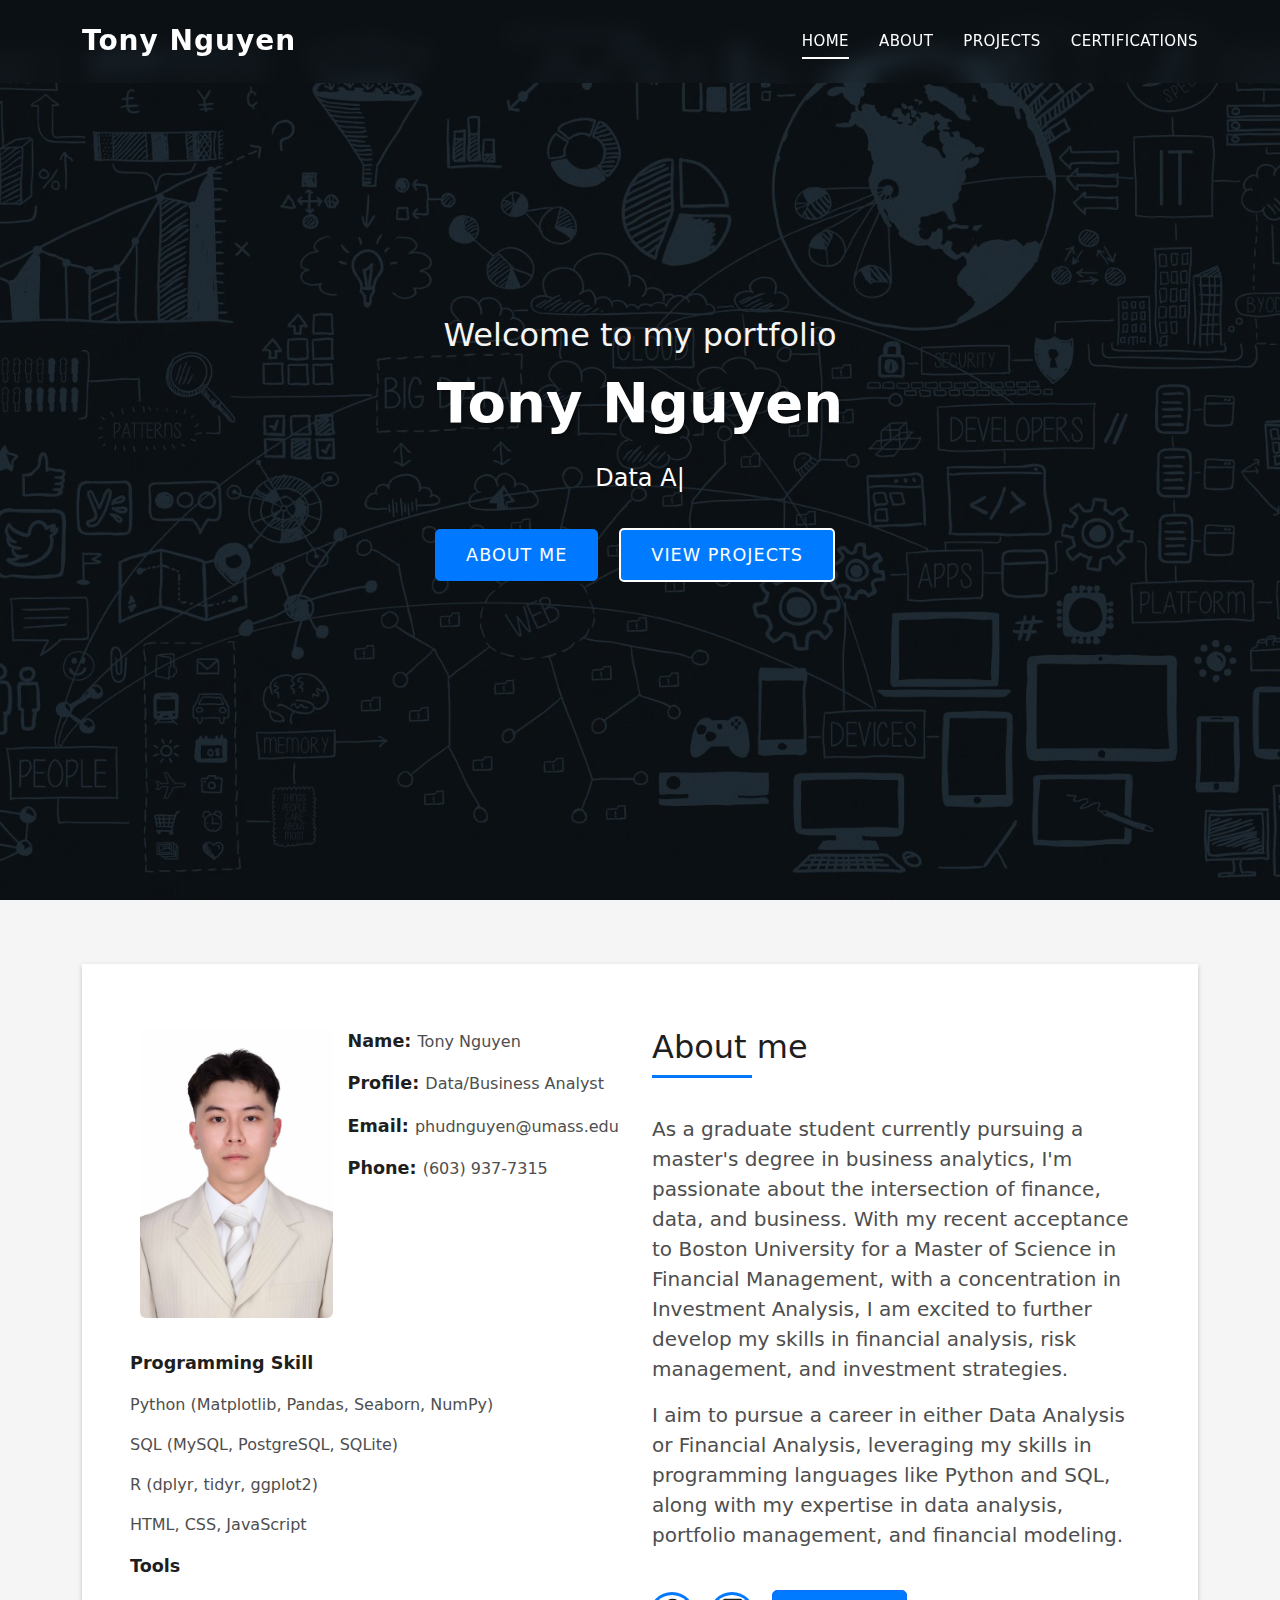
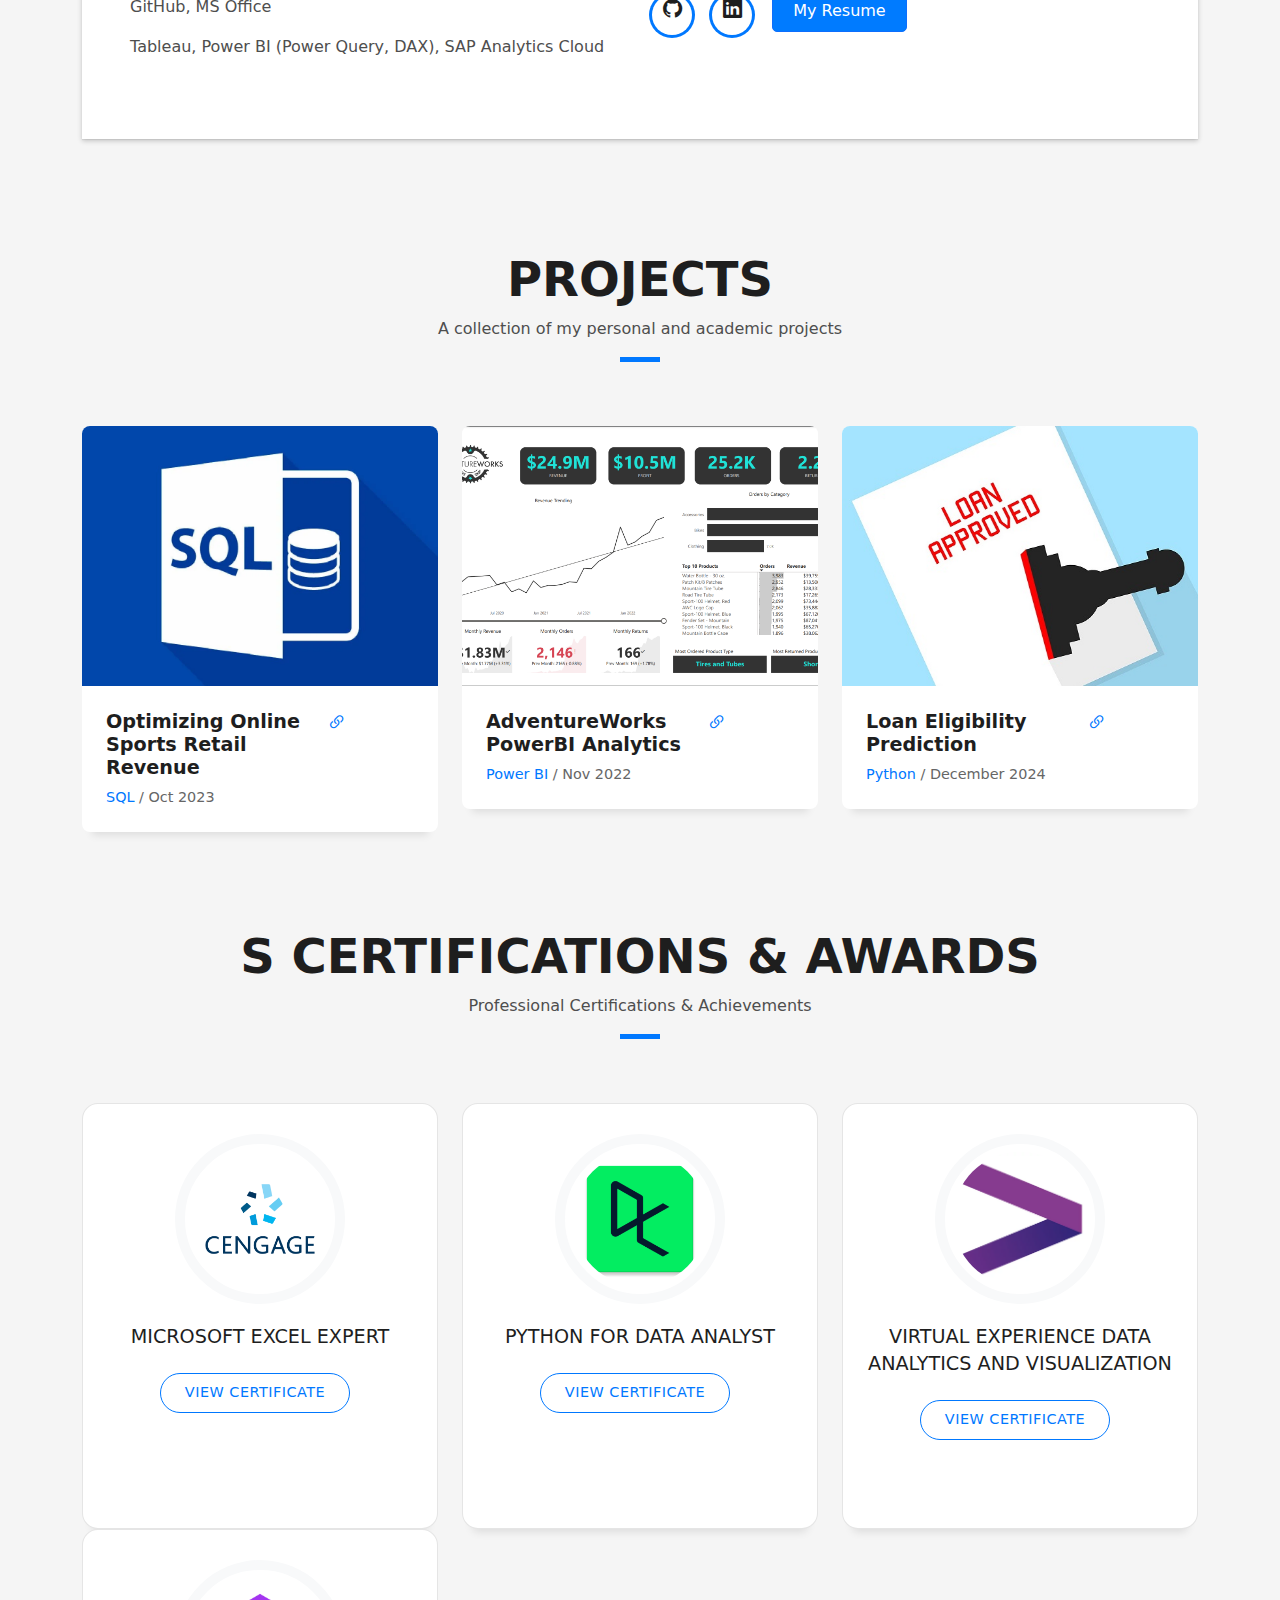
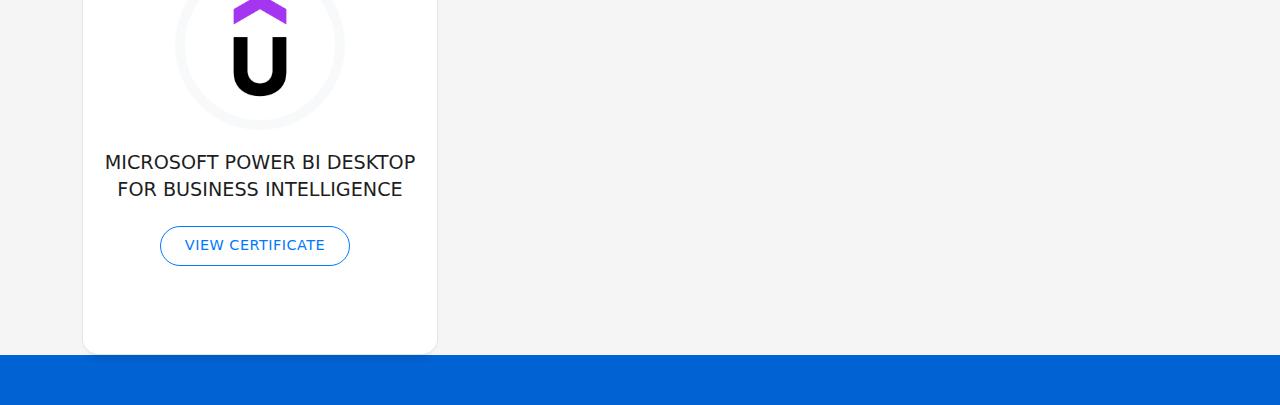
==== index.html @ 2b29f803 "Initial commit: Portfolio website" ====
<!DOCTYPE html>
<html lang="en">
  <!-- Google tag (gtag.js) -->
  <script async src="https://www.googletagmanager.com/gtag/js?id=G-LC5VJGN5XX"></script>
  <script>
    window.dataLayer = window.dataLayer || [];
    function gtag(){dataLayer.push(arguments);}
    gtag('js', new Date());

    gtag('config', 'G-LC5VJGN5XX');
  </script>
<head>
  <meta charset="utf-8">
  <meta content="width=device-width, initial-scale=1.0" name="viewport">

  <title>Tony Nguyen</title>
  <meta content="" name="description">
  <meta content="" name="keywords">

  <!-- Favicons -->
  <link href="assets/img/favicon.png" rel="icon">
  <link href="assets/img/apple-touch-icon.png" rel="apple-touch-icon">

  <!-- Vendor CSS Files -->
  <link href="assets/vendor/bootstrap/css/bootstrap.min.css" rel="stylesheet">
  <link href="assets/vendor/bootstrap-icons/bootstrap-icons.css" rel="stylesheet">
  <link href="assets/vendor/glightbox/css/glightbox.min.css" rel="stylesheet">
  <link href="assets/vendor/swiper/swiper-bundle.min.css" rel="stylesheet">

  <!-- Template Main CSS File -->
  <link href="assets/css/style.css" rel="stylesheet">

  <!-- =======================================================
  * Template Name: DevFolio
  * Updated: Jul 27 2023 with Bootstrap v5.3.1
  * Template URL: https://bootstrapmade.com/devfolio-bootstrap-portfolio-html-template/
  * Author: BootstrapMade.com
  * License: https://bootstrapmade.com/license/
  ======================================================== -->
</head>

<body>

  <!-- ======= Header ======= -->
  <header id="header" class="fixed-top">
    <div class="container d-flex align-items-center justify-content-between">

      <h1 class="logo"><a href="index.html">Tony Nguyen</a></h1>

      <nav id="navbar" class="navbar">
        <ul>
          <li><a class="nav-link scrollto active" href="#hero">Home</a></li>
          <li><a class="nav-link scrollto" href="#about">About</a></li>
          <li><a class="nav-link scrollto" href="#work">Projects</a></li>
          <li><a class="nav-link scrollto" href="#services">Certifications</a></li>
        </ul>
        <i class="bi bi-list mobile-nav-toggle"></i>
      </nav><!-- .navbar -->

    </div>
  </header><!-- End Header -->

  <!-- ======= Home Section ======= -->
  <div id="hero" class="hero route bg-image" style="background-image: url(assets/img/logo.jpg)">
    <div class="overlay-itro"></div>
    <div class="hero-content display-table">
      <div class="table-cell">
        <div class="container">
          <p class="display-6 color-d">Welcome to my portfolio</p>
          <h1 class="hero-title mb-4">Tony Nguyen</h1>
          <p class="hero-subtitle"><span class="typed"
              data-typed-items="Data Analyst, Business Analyst, Financial Analyst, Graduate Student"></span></p>
          <div class="hero-buttons mt-4">
            <a href="#about" class="btn btn-primary me-3">About Me</a>
            <a href="#work" class="btn btn-outline-light">View Projects</a>
          </div>
        </div>
      </div>
    </div>
  </div><!-- End Home Section -->

  <main id="main">

    <!-- ======= About Section ======= -->
    <section id="about" class="about-mf sect-pt4 route">
      <div class="container">
        <div class="row">
          <div class="col-sm-12">
            <div class="box-shadow-full">
              <div class="row">
                <div class="col-md-6">
                  <div class="row">
                    <div class="col-sm-6 col-md-5">
                      <div class="about-img">
                        <img src="assets/img/hero-bg.jpg" class="img-fluid rounded b-shadow-a" alt="">
                      </div>
                    </div>
                    <div class="col-sm-6 col-md-7">
                      <div class="about-info">
                        <p><span class="title-s">Name: </span> <span>Tony Nguyen</span></p>
                        <p><span class="title-s">Profile: </span> <span>Data/Business Analyst</span></p>
                        <p><span class="title-s">Email: </span> <span>phudnguyen@umass.edu</span></p>
                        <p><span class="title-s">Phone: </span> <span>(603) 937-7315</span></p>
                      </div>
                    </div>
                  </div>
                  <div class="skill-mf">
                    <p class="title-s">Programming Skill</p>
                    <p>Python (Matplotlib, Pandas, Seaborn, NumPy)</p>
                    <p>SQL (MySQL, PostgreSQL, SQLite)</p>
                    <p>R (dplyr, tidyr, ggplot2)</p>
                    <p>HTML, CSS, JavaScript</p>
                  </div>
                  <div class="skill-mf">
                    <p class="title-s">Tools</p>
                    <p> GitHub, MS Office</p>
                    <p> Tableau, Power BI (Power Query, DAX), SAP Analytics Cloud</p>
                  </div>
                </div>
                <div class="col-md-6">
                  <div class="about-me pt-4 pt-md-0">
                    <div class="title-box-2">
                      <h5 class="title-left">
                        About me
                      </h5>
                    </div>
                    <p class="lead">
                      As a graduate student currently pursuing a master's degree in business analytics, I'm passionate about the intersection of finance, data, and business. With my recent acceptance to Boston University for a Master of Science in Financial Management, with a concentration in Investment Analysis, I am excited to further develop my skills in financial analysis, risk management, and investment strategies.
                    </p>
                    <p class="lead">
                      I aim to pursue a career in either Data Analysis or Financial Analysis, leveraging my skills in programming languages like Python and SQL, along with my expertise in data analysis, portfolio management, and financial modeling.
                    </p>
                  </div>
                  <div class="socials">
                    <ul>
                      <li><a href="https://github.com/tonynguyen22"><span class="ico-circle"><i
                              class="bi bi-github"></i></span></a></li>
                      <li><a href="https://www.linkedin.com/in/tonynguyennn/"><span class="ico-circle"><i
                              class="bi bi-linkedin"></i></span></a></li>
                      <li><a href="Tony-resume.pdf" class="btn btn-primary"><span class="btn-text">My Resume</span></a>
                      </li>
                    </ul>
                  </div>
                </div>
              </div>
            </div>
          </div>
        </div>
    </section><!-- End About Section -->



    <!-- ======= Project Section ======= -->
    <section id="work" class="portfolio-mf sect-pt4 route">
      <div class="container">
        <div class="row">
          <div class="col-sm-12">
            <div class="title-box text-center">
              <h3 class="title-a">
                Projects
              </h3>
              <p class="subtitle-a">
                A collection of my personal and academic projects
              </p>
              <div class="line-mf"></div>
            </div>
          </div>
        </div>
        <div class="row">
          <!-- Project 1 -->
          <div class="col-md-4">
            <div class="work-box">
              <a href="assets/img/work-1.jpg" data-gallery="portfolioGallery" class="portfolio-lightbox">
                <div class="work-img">
                  <img src="assets/img/work-1.png" alt="SQL Project" class="img-fluid">
                  <div class="work-overlay">
                    <div class="work-overlay-content">
                      <i class="bi bi-plus-circle"></i>
                    </div>
                  </div>
                </div>
              </a>
              <div class="work-content">
                <div class="row">
                  <div class="col-sm-8">
                    <h2 class="w-title">Optimizing Online Sports Retail Revenue</h2>
                    <div class="w-more">
                      <span class="w-ctegory">SQL</span> / <span class="w-date">Oct 2023</span>
                    </div>
                  </div>
                  <div class="col-sm-4">
                    <div class="w-like">
                      <a href="sqlproject.html"> <span class="bi bi-link-45deg"></span></a>
                    </div>
                  </div>
                </div>
              </div>
            </div>
          </div>
          <!-- Project 2 -->
          <div class="col-md-4">
            <div class="work-box">
              <a href="assets/img/work-2.jpg" data-gallery="portfolioGallery" class="portfolio-lightbox">
                <div class="work-img">
                  <img src="assets/img/work-2.jpg" alt="PowerBI Project" class="img-fluid">
                  <div class="work-overlay">
                    <div class="work-overlay-content">
                      <i class="bi bi-plus-circle"></i>
                    </div>
                  </div>
                </div>
              </a>
              <div class="work-content">
                <div class="row">
                  <div class="col-sm-8">
                    <h2 class="w-title">AdventureWorks PowerBI Analytics</h2>
                    <div class="w-more">
                      <span class="w-ctegory">Power BI</span> / <span class="w-date">Nov 2022</span>
                    </div>
                  </div>
                  <div class="col-sm-4">
                    <div class="w-like">
                      <a href="powerbi.html"> <span class="bi bi-link-45deg"></span></a>
                    </div>
                  </div>
                </div>
              </div>
            </div>
          </div>
          <!-- Project 3 -->
          <div class="col-md-4">
            <div class="work-box">
              <a href="assets/img/work-3.png" data-gallery="portfolioGallery" class="portfolio-lightbox">
                <div class="work-img">
                  <img src="assets/img/work-3.png" alt="Python Project" class="img-fluid">
                  <div class="work-overlay">
                    <div class="work-overlay-content">
                      <i class="bi bi-plus-circle"></i>
                    </div>
                  </div>
                </div>
              </a>
              <div class="work-content">
                <div class="row">
                  <div class="col-sm-8">
                    <h2 class="w-title">Loan Eligibility Prediction</h2>
                    <div class="w-more">
                      <span class="w-ctegory">Python</span> / <span class="w-date">December 2024</span>
                    </div>
                  </div>
                  <div class="col-sm-4">
                    <div class="w-like">
                      <a href="loanprediction.html"> <span class="bi bi-link-45deg"></span></a>
                    </div>
                  </div>
                </div>
              </div>
            </div>
          </div>
        </div>
      </div>
    </section>
    <!-- End Project Section -->

    <!-- ======= Certification Section ======= -->
    <section id="services" class="services-mf pt-5 route">
      <div class="container">
        <div class="row">
          <div class="col-sm-12">
            <div class="title-box text-center">
              <h3 class="title-a">s
                Certifications & Awards
              </h3>
              <p class="subtitle-a">
                Professional Certifications & Achievements
              </p>
              <div class="line-mf"></div>
            </div>
          </div>
        </div>
        <div class="row">
          <!-- 1 -->
          <div class="col-md-4">
            <div class="service-box">
              <div class="service-ico">
                <img src="assets/img/cengage.png" alt="Certification 1" style="object-fit:cover; width:150px; height:150px;">
              </div>
              <div class="service-content">
                <h2 class="s-title">Microsoft Excel Expert</h2>
                <div class="cert-badge">
                  <a href="https://badgr.com/public/assertions/MqZsWSuSRmmCKo5MKcyrOQ" target="_blank" class="btn btn-outline-primary btn-sm">View Certificate</a>
                </div>
              </div>
            </div>
          </div>
          <!-- 2 -->
          <div class="col-md-4">
            <div class="service-box">
              <div class="service-ico">
                <img src="assets/img/datacamp.png" alt="Certification 2" style="object-fit:cover; width:150px; height:150px;">
              </div>
              <div class="service-content">
                <h2 class="s-title">Python for Data Analyst</h2>
                <div class="cert-badge">
                  <a href="certificate.pdf" target="_blank" class="btn btn-outline-primary btn-sm">View Certificate</a>
                </div>
              </div>
            </div>
          </div>
          <!-- 3 -->
          <div class="col-md-4">
            <div class="service-box">
              <div class="service-ico">
                <img src="assets/img/accenture.png" alt="Certification 3" style="object-fit:cover; width:150px; height:150px;">
              </div>
              <div class="service-content">
                <h2 class="s-title">Virtual Experience Data Analytics and Visualization</h2>
                <div class="cert-badge">
                  <a href="https://forage-uploads-prod.s3.amazonaws.com/completion-certificates/Accenture%20North%20America/hzmoNKtzvAzXsEqx8_Accenture%20North%20America_Nej7Pb5LXx6R5vpTn_1694522646216_completion_certificate.pdf" target="_blank" class="btn btn-outline-primary btn-sm">View Certificate</a>
                </div>
              </div>
            </div>
          </div>
          <!-- 4 -->
          <div class="col-md-4">
            <div class="service-box">
              <div class="service-ico">
                <img src="assets/img/udemy.png" alt="Certification 4" style="object-fit:cover; width:150px; height:150px;">
              </div>
              <div class="service-content">
                <h2 class="s-title">Microsoft Power BI Desktop for Business Intelligence</h2>
                <div class="cert-badge">
                  <a href="https://www.udemy.com/certificate/UC-7674714f-9a4a-4874-aff0-89ed9a353a37/" target="_blank" class="btn btn-outline-primary btn-sm">View Certificate</a>
                </div>
              </div>
            </div>
          </div>
        </div>
      </div>
    </section>

  </main><!-- End #main -->

  <!-- ======= Footer ======= -->
  <footer>
    <div class="container">
      <div class="row">
        <div class="col-sm-12">
          <div class="copyright-box">
            <div class="credits">
              <!--
              All the links in the footer should remain intact.
              You can delete the links only if you purchased the pro version.
              Licensing information: https://bootstrapmade.com/license/
              Purchase the pro version with working PHP/AJAX contact form: https://bootstrapmade.com/buy/?theme=DevFolio
            -->
            </div>
          </div>
        </div>
      </div>
    </div>
  </footer><!-- End  Footer -->

  <div id="preloader"></div>
  <a href="#" class="back-to-top d-flex align-items-center justify-content-center"><i
      class="bi bi-arrow-up-short"></i></a>

  <!-- Vendor JS Files -->
  <script src="assets/vendor/purecounter/purecounter_vanilla.js"></script>
  <script src="assets/vendor/bootstrap/js/bootstrap.bundle.min.js"></script>
  <script src="assets/vendor/glightbox/js/glightbox.min.js"></script>
  <script src="assets/vendor/swiper/swiper-bundle.min.js"></script>
  <script src="assets/vendor/typed.js/typed.umd.js"></script>
  <script src="assets/vendor/php-email-form/validate.js"></script>

  <!-- Template Main JS File -->
  <script src="assets/js/main.js"></script>

</body>

</html>
---- assets/css/style.css ----
.btn {
    display: inline-block;
    margin-right: 10px;
    padding: 8px 20px;
    font-size: 16px;
    text-align: center;
    text-decoration: none;
    border-radius: 5px;
    background-color: #007bff;
    color: #fff;
    cursor: pointer
}

.btn:hover {
    background-color: #0056b3
}

body {
    background-color: #f5f5f5;
    color: #4e4e4e
}

h1,h2,h3,h4,h5,h6 {
    color: #1e1e1e
}

a {
    color: #1e1e1e;
    text-decoration: none;
    transition: all .5s ease-in-out
}

a:hover {
    color: #0078ff;
    text-decoration: none;
    transition: all .5s ease-in-out
}

.p-r {
    position: relative
}

.color-a {
    text-decoration: none;
    color: #0078ff
}

.color-d {
    color: #f5f5f5
}

.color-text-a {
    text-decoration: none;
    color: #4e4e4e
}

.box-shadow,.card-blog,.work-box,.service-box,.paralax-mf {
    box-shadow: 0 13px 8px -10px rgba(0,0,0,.1)
}

.box-shadow-a,.button:hover {
    text-decoration: none;
    box-shadow: 0 0 0 4px #cde1f8
}

.display-5 {
    font-size: 2.5rem;
    font-weight: 300;
    line-height: 1.1
}

.display-6 {
    font-size: 2rem;
    font-weight: 300;
    line-height: 1.1
}

.avatar {
    width: 32px;
    height: 32px;
    margin-right: 4px;
    overflow: hidden
}

.bg-image {
    background-repeat: no-repeat;
    background-attachment: fixed;
    background-size: cover;
    background-position: center center
}

@media (max-width:1024px) {
    .bg-image {
        background-attachment: scroll
    }
}

.overlay-mf {
    background-color: #000
}

.overlay-mf {
    position: absolute;
    top: 0;
    left: 0;
    padding: 0;
    height: 100%;
    width: 100%;
    opacity: .7
}

.paralax-mf {
    position: relative;
    padding: 8rem 0
}

.display-table {
    width: 100%;
    height: 100%;
    display: table
}

.table-cell {
    display: table-cell;
    vertical-align: middle
}

.sect-4 {
    padding: 4rem 0
}

.sect-pt4 {
    padding-top: 4rem
}

.sect-mt4 {
    margin-top: 4rem
}

.title-s {
    font-weight: 600;
    color: #1e1e1e;
    font-size: 1.1rem
}

.title-box {
    margin-bottom: 4rem
}

.title-a {
    text-decoration: none;
    font-size: 3rem;
    font-weight: 700;
    text-transform: uppercase
}

.subtitle-a {
    text-decoration: none;
    color: #4e4e4e
}

.line-mf {
    width: 40px;
    height: 5px;
    background-color: #0078ff;
    margin: 0 auto
}

.title-box-2 {
    margin-bottom: 3rem
}

.title-left {
    font-size: 2rem;
    position: relative
}

.title-left:before {
    content: "";
    position: absolute;
    height: 3px;
    background-color: #0078ff;
    width: 100px;
    bottom: -12px
}

.box-pl2 {
    padding-left: 2rem
}

.box-shadow-full {
    padding: 3rem 1.25rem;
    position: relative;
    background-color: #fff;
    margin-bottom: 3rem;
    z-index: 2;
    box-shadow: 0 1px 1px 0 rgba(0,0,0,.06),0 2px 5px 0 rgba(0,0,0,.2)
}

@media (min-width:768px) {
    .box-shadow-full {
        padding: 3rem
    }
}

.socials {
    padding: 1.5rem 0
}

.socials ul li {
    display: inline-block
}

.socials .ico-circle {
    height: 40px;
    width: 40px;
    font-size: 1.2rem;
    border-radius: 50%;
    line-height: 1.6;
    margin: 0 15px 0 0;
    box-shadow: 0 0 0 3px #0078ff;
    transition: all 500ms ease
}

.socials .ico-circle:hover {
    background-color: #0078ff;
    color: #fff;
    box-shadow: 0 0 0 3px #cde1f8;
    transition: all 500ms ease
}

.ul-resect,.widget-tags ul,.widget-sidebar .list-sidebar,.box-comments .list-comments,.blog-wrapper .post-meta ul,.list-ico,.socials ul {
    list-style: none;
    padding-left: 0;
    margin-bottom: 0
}

.list-ico {
    line-height: 2
}

.list-ico span {
    color: #0078ff;
    margin-right: 10px
}

.ico-circle {
    height: 100px;
    width: 100px;
    font-size: 2rem;
    border-radius: 50%;
    line-height: 1.55;
    margin: 0 auto;
    text-align: center;
    box-shadow: 0 0 0 10px #0078ff;
    display: block
}

.owl-theme .owl-dots {
    text-align: center;
    margin-top: 18px
}

.owl-theme .owl-dots .owl-dot {
    display: inline-block
}

.owl-theme .owl-dots .owl-dot span {
    width: 18px;
    height: 7px;
    margin: 5px 5px;
    background: #cde1f8;
    border: 0 solid #cde1f8;
    display: block;
    transition: all .6s ease-in-out;
    cursor: pointer
}

.owl-theme .owl-dots .owl-dot:hover span {
    background-color: #cde1f8
}

.owl-theme .owl-dots .owl-dot.active span {
    background-color: #1b1b1b;
    width: 25px
}

.scrolltop-mf {
    position: relative;
    display: none
}

.scrolltop-mf span {
    z-index: 999;
    position: fixed;
    width: 42px;
    height: 42px;
    background-color: #0078ff;
    opacity: .7;
    font-size: 1.6rem;
    line-height: 1.5;
    text-align: center;
    color: #fff;
    top: auto;
    left: auto;
    right: 30px;
    bottom: 50px;
    cursor: pointer;
    border-radius: 50%
}

.back-to-top {
    position: fixed;
    visibility: hidden;
    opacity: 0;
    right: 15px;
    bottom: 15px;
    z-index: 996;
    background: #0078ff;
    width: 40px;
    height: 40px;
    border-radius: 50px;
    transition: all .4s
}

.back-to-top i {
    font-size: 28px;
    color: #fff;
    line-height: 0
}

.back-to-top:hover {
    background: #298eff;
    color: #fff
}

.back-to-top.active {
    visibility: visible;
    opacity: 1
}

#preloader {
    position: fixed;
    top: 0;
    left: 0;
    right: 0;
    bottom: 0;
    z-index: 9999;
    overflow: hidden;
    background: #fff
}

#preloader:before {
    content: "";
    position: fixed;
    top: calc(50% - 30px);
    left: calc(50% - 30px);
    border: 6px solid #f2f2f2;
    border-top: 6px solid #0078ff;
    border-radius: 50%;
    width: 60px;
    height: 60px;
    animation: animate-preloader 1s linear infinite
}

@keyframes animate-preloader {
    0% {
        transform: rotate(0deg)
    }

    to {
        transform: rotate(360deg)
    }
}

.button {
    display: inline-block;
    padding: .3rem .6rem;
    text-align: center;
    vertical-align: middle;
    -webkit-user-select: none;
    -moz-user-select: none;
    user-select: none;
    font-size: 1rem;
    border-radius: .3rem;
    border: 1px solid transparent;
    transition: all 500ms ease;
    cursor: pointer
}

.button:focus {
    outline: 0
}

.button:hover {
    background-color: #0062d3;
    color: #fff;
    transition: all 500ms ease
}

.button-a {
    text-decoration: none;
    background-color: #0078ff;
    color: #fff;
    border-color: #cde1f8
}

.button-big {
    padding: .9rem 2.3rem;
    font-size: 1.2rem
}

.button-rouded {
    border-radius: 5rem
}

.btn-lg {
    padding: .5rem 1rem;
    font-size: 1.25rem;
    line-height: 1.5;
    border-radius: .3rem
}

#header {
    transition: all .5s;
    z-index: 997;
    padding: 20px 0;
    background: transparent;
    backdrop-filter: blur(10px);
    -webkit-backdrop-filter: blur(10px);
}

#header .logo {
    font-size: 28px;
    margin: 0;
    padding: 0;
    font-weight: 600;
    letter-spacing: 1px
}

#header .logo a {
    color: #fff
}

#header .logo img {
    max-height: 40px
}

#header.header-scrolled {
    background: rgba(0, 0, 0, 0.8);
    padding: 12px 0;
    backdrop-filter: blur(10px);
    -webkit-backdrop-filter: blur(10px);
}

.navbar {
    padding: 0
}

.navbar ul {
    margin: 0;
    padding: 0;
    display: flex;
    list-style: none;
    align-items: center
}

.navbar li {
    position: relative
}

.navbar>ul>li {
    white-space: nowrap;
    padding: 10px 0 10px 30px
}

.navbar a, .navbar a:focus {
    display: flex;
    align-items: center;
    justify-content: space-between;
    color: #fff;
    font-size: 15px;
    font-weight: 500;
    padding: 0;
    white-space: nowrap;
    transition: .3s;
    letter-spacing: .4px;
    position: relative;
    text-transform: uppercase;
}

.navbar a i,.navbar a:focus i {
    font-size: 12px;
    line-height: 0;
    margin-left: 5px
}

.navbar > ul > li > a:before {
    content: "";
    position: absolute;
    width: 0;
    height: 2px;
    bottom: -6px;
    left: 0;
    background-color: #fff;
    visibility: hidden;
    transition: all .3s ease-in-out 0s;
}

.navbar a:hover:before, .navbar li:hover > a:before, .navbar .active:before {
    visibility: visible;
    width: 100%;
}

.navbar a:hover,.navbar .active,.navbar .active:focus,.navbar li:hover>a {
    color: #fff
}

.navbar .dropdown ul {
    display: block;
    position: absolute;
    left: 30px;
    top: calc(100% + 30px);
    margin: 0;
    padding: 10px 0;
    z-index: 99;
    opacity: 0;
    visibility: hidden;
    background: #fff;
    box-shadow: 0 0 30px rgba(127,137,161,.25);
    transition: .3s
}

.navbar .dropdown ul li {
    min-width: 200px
}

.navbar .dropdown ul a {
    padding: 10px 20px;
    font-size: 14px;
    text-transform: none;
    color: #4e4e4e
}

.navbar .dropdown ul a i {
    font-size: 12px
}

.navbar .dropdown ul a:hover,.navbar .dropdown ul .active:hover,.navbar .dropdown ul li:hover>a {
    color: #0078ff
}

.navbar .dropdown:hover>ul {
    opacity: 1;
    top: 100%;
    visibility: visible
}

.navbar .dropdown .dropdown ul {
    top: 0;
    left: calc(100% - 30px);
    visibility: hidden
}

.navbar .dropdown .dropdown:hover>ul {
    opacity: 1;
    top: 0;
    left: 100%;
    visibility: visible
}

@media (max-width:1366px) {
    .navbar .dropdown .dropdown ul {
        left: -90%
    }

    .navbar .dropdown .dropdown:hover>ul {
        left: -100%
    }
}

.mobile-nav-toggle {
    color: #fff;
    font-size: 28px;
    cursor: pointer;
    display: none;
    line-height: 0;
    transition: .5s
}

@media (max-width:991px) {
    .mobile-nav-toggle {
        display: block
    }

    .navbar ul {
        display: none
    }

    .navbar-mobile {
        background: rgba(0, 0, 0, 0.9);
        backdrop-filter: blur(10px);
        -webkit-backdrop-filter: blur(10px);
    }
}

.navbar-mobile {
    position: fixed;
    overflow: hidden;
    top: 0;
    right: 0;
    left: 0;
    bottom: 0;
    background: rgba(78,78,78,.9);
    transition: .3s;
    z-index: 999
}

.navbar-mobile .mobile-nav-toggle {
    position: absolute;
    top: 15px;
    right: 15px
}

.navbar-mobile ul {
    display: block;
    position: absolute;
    top: 55px;
    right: 15px;
    bottom: 15px;
    left: 15px;
    padding: 10px 0;
    background-color: #fff;
    overflow-y: auto;
    transition: .3s
}

.navbar-mobile>ul>li {
    padding: 0
}

.navbar-mobile a:hover:before,.navbar-mobile li:hover>a:before,.navbar-mobile .active:before {
    visibility: hidden
}

.navbar-mobile a,.navbar-mobile a:focus {
    padding: 10px 20px;
    font-size: 15px;
    color: #4e4e4e
}

.navbar-mobile a:hover,.navbar-mobile .active,.navbar-mobile li:hover>a {
    color: #0078ff
}

.navbar-mobile .getstarted,.navbar-mobile .getstarted:focus {
    margin: 15px
}

.navbar-mobile .dropdown ul {
    position: static;
    display: none;
    margin: 10px 20px;
    padding: 10px 0;
    z-index: 99;
    opacity: 1;
    visibility: visible;
    background: #fff;
    box-shadow: 0 0 30px rgba(127,137,161,.25)
}

.navbar-mobile .dropdown ul li {
    min-width: 200px
}

.navbar-mobile .dropdown ul a {
    padding: 10px 20px
}

.navbar-mobile .dropdown ul a i {
    font-size: 12px
}

.navbar-mobile .dropdown ul a:hover,.navbar-mobile .dropdown ul .active:hover,.navbar-mobile .dropdown ul li:hover>a {
    color: #0078ff
}

.navbar-mobile .dropdown>.dropdown-active {
    display: block
}

.hero {
    position: relative;
    min-height: 100vh;
    display: flex;
    align-items: center;
    background-attachment: fixed;
}

.hero .hero-content {
    position: relative;
    z-index: 2;
    text-align: center;
}

.hero .overlay-itro {
    position: absolute;
    top: 0;
    left: 0;
    right: 0;
    bottom: 0;
    background-color: rgba(0, 0, 0, 0.7);
    z-index: 1;
}

.hero .hero-title {
    color: #fff;
    font-size: 3.5rem;
    font-weight: 700;
    margin-bottom: 1rem;
    text-shadow: 2px 2px 4px rgba(0, 0, 0, 0.3);
}

.hero .hero-subtitle {
    color: #fff;
    font-size: 1.5rem;
    margin-bottom: 2rem;
    text-shadow: 1px 1px 2px rgba(0, 0, 0, 0.3);
}

.hero-buttons .btn {
    padding: 12px 30px;
    font-size: 1.1rem;
    font-weight: 500;
    text-transform: uppercase;
    letter-spacing: 1px;
    transition: all 0.3s ease;
}

.hero-buttons .btn-primary {
    background-color: #0078ff;
    border-color: #0078ff;
}

.hero-buttons .btn-primary:hover {
    background-color: #0056b3;
    border-color: #0056b3;
    transform: translateY(-2px);
}

.hero-buttons .btn-outline-light {
    border: 2px solid #fff;
    color: #fff;
}

.hero-buttons .btn-outline-light:hover {
    background-color: #fff;
    color: #0078ff;
    transform: translateY(-2px);
}

@media (max-width: 768px) {
    .hero .hero-title {
        font-size: 2.5rem;
    }
    
    .hero .hero-subtitle {
        font-size: 1.2rem;
    }
    
    .hero-buttons .btn {
        padding: 10px 20px;
        font-size: 1rem;
    }
}

.hero-single {
    height: 350px
}

.hero-single .hero-content {
    margin-top: 30px
}

.hero-single .hero-title {
    text-transform: uppercase;
    font-size: 3rem
}

@media (min-width:768px) {
    .hero-single .hero-title {
        font-size: 3.5rem
    }
}

.hero-single .breadcrumb {
    background-color: transparent;
    color: #0078ff
}

.hero-single .breadcrumb .breadcrumb-item:before {
    color: #cde1f8
}

.hero-single .breadcrumb .breadcrumb-item.active {
    color: #cde1f8
}

.hero-single .breadcrumb a {
    color: #fff
}

.about-mf .box-shadow-full {
    padding-top: 4rem;
    padding-bottom: 4rem
}

.about-mf .about-img {
    margin-bottom: 2rem
}

.about-mf .about-img img {
    margin-left: 10px
}

@media (min-width:767px) {
    .about-mf .box-pl2 {
        margin-top: 3rem;
        padding-left: 0
    }
}

.skill-mf span {
    color: #4e4e4e
}

.skill-mf .progress {
    background-color: #cde1f8;
    margin: .5rem 0 1.2rem 0;
    border-radius: 0;
    height: .7rem
}

.skill-mf .progress .progress-bar {
    height: .7rem;
    background-color: #0078ff
}

.service-box {
    background-color: #fff;
    padding: 2.5rem 1.3rem;
    border-radius: 1rem;
    margin-bottom: 3rem;
    text-align: center;
    transition: all 0.3s ease;
    border: 1px solid rgba(0, 0, 0, 0.1);
    height: 100%;
    display: flex;
    flex-direction: column;
    position: relative;
    overflow: hidden;
}

.service-box::before {
    content: '';
    position: absolute;
    top: 0;
    left: 0;
    width: 100%;
    height: 100%;
    background: linear-gradient(45deg, rgba(0, 120, 255, 0.1), rgba(0, 120, 255, 0.05));
    opacity: 0;
    transition: all 0.3s ease;
}

.service-box:hover {
    transform: translateY(-10px);
    box-shadow: 0 15px 30px rgba(0, 0, 0, 0.1);
    border-color: #0078ff;
}

.service-box:hover::before {
    opacity: 1;
}

.service-box .service-ico {
    margin-bottom: 1.5rem;
    position: relative;
    z-index: 1;
}

.service-box .service-ico img {
    border-radius: 50%;
    box-shadow: 0 0 0 10px #f8f9fa;
    transition: all 0.3s ease;
    border: 3px solid #fff;
    padding: 5px;
    background: #fff;
}

.service-box:hover .service-ico img {
    box-shadow: 0 0 0 10px #cde1f8;
    transform: scale(1.05);
    border-color: #0078ff;
}

.service-box .s-title {
    font-size: 1.2rem;
    text-transform: uppercase;
    text-align: center;
    padding: .4rem 0;
    color: #1e1e1e;
    margin-bottom: 1rem;
    line-height: 1.4;
    position: relative;
    z-index: 1;
}

.service-box .cert-badge {
    margin-top: auto;
    position: relative;
    z-index: 1;
}

.service-box .cert-badge .btn {
    padding: 0.5rem 1.5rem;
    font-size: 0.9rem;
    border-radius: 25px;
    transition: all 0.3s ease;
    text-transform: uppercase;
    letter-spacing: 0.5px;
    font-weight: 500;
}

.service-box .cert-badge .btn-outline-primary {
    color: #0078ff;
    border-color: #0078ff;
    background: transparent;
}

.service-box .cert-badge .btn-outline-primary:hover {
    background-color: #0078ff;
    color: #fff;
    transform: translateY(-2px);
    box-shadow: 0 5px 15px rgba(0, 120, 255, 0.3);
}

@media (max-width: 768px) {
    .service-box {
        padding: 2rem 1rem;
    }
    
    .service-box .s-title {
        font-size: 1.1rem;
    }
    
    .service-box .service-ico img {
        width: 120px;
        height: 120px;
    }
}

.counter-box {
    color: #fff;
    text-align: center
}

@media (min-width:577px) {
    .counter-box {
        margin-bottom: 1.8rem
    }
}

.counter-ico {
    margin-bottom: 1rem
}

.counter-ico .ico-circle {
    height: 60px;
    width: 60px;
    line-height: 1.5;
    box-shadow: 0 0 0 10px #cde1f8
}

.counter-num .counter {
    font-size: 2rem;
    margin-bottom: 0
}

.work-box {
    margin-bottom: 3rem;
    background-color: #fff;
    border-radius: 8px;
    overflow: hidden;
    box-shadow: 0 13px 8px -10px rgba(0,0,0,.1);
    transition: all 0.3s ease;
}

.work-box:hover {
    transform: translateY(-5px);
    box-shadow: 0 15px 15px -10px rgba(0,0,0,.2);
}

.work-img {
    position: relative;
    overflow: hidden;
    height: 260px;
}

.work-img img {
    width: 100%;
    height: 100%;
    object-fit: cover;
    transition: all 0.5s ease;
}

.work-overlay {
    position: absolute;
    top: 0;
    left: 0;
    right: 0;
    bottom: 0;
    background-color: rgba(0, 120, 255, 0.9);
    display: flex;
    align-items: center;
    justify-content: center;
    opacity: 0;
    transition: all 0.3s ease;
}

.work-box:hover .work-overlay {
    opacity: 1;
}

.work-box:hover .work-img img {
    transform: scale(1.1);
}

.work-overlay-content {
    color: #fff;
    font-size: 2rem;
    transform: translateY(20px);
    transition: all 0.3s ease;
}

.work-box:hover .work-overlay-content {
    transform: translateY(0);
}

.work-content {
    padding: 1.5rem;
}

.w-title {
    font-size: 1.2rem;
    font-weight: 600;
    margin-bottom: 0.5rem;
    color: #1e1e1e;
}

.w-more {
    font-size: 0.9rem;
    color: #666;
}

.w-ctegory {
    color: #0078ff;
    font-weight: 500;
}

.w-like a {
    color: #0078ff;
    font-size: 1.2rem;
    transition: all 0.3s ease;
}

.w-like a:hover {
    color: #0056b3;
    transform: scale(1.1);
}

@media (max-width: 768px) {
    .work-img {
        height: 200px;
    }
    
    .work-content {
        padding: 1rem;
    }
    
    .w-title {
        font-size: 1.1rem;
    }
}

.portfolio-details {
    padding-top: 40px
}

.portfolio-details .portfolio-details-slider img {
    width: 100%
}

.portfolio-details .portfolio-details-slider .swiper-pagination {
    margin-top: 20px;
    position: relative
}

.portfolio-details .portfolio-details-slider .swiper-pagination .swiper-pagination-bullet {
    width: 12px;
    height: 12px;
    background-color: #fff;
    opacity: 1;
    border: 1px solid #0078ff
}

.portfolio-details .portfolio-details-slider .swiper-pagination .swiper-pagination-bullet-active {
    background-color: #0078ff
}

.portfolio-details .portfolio-info {
    padding: 30px;
    box-shadow: 0 0 30px rgba(78,78,78,.08)
}

.portfolio-details .portfolio-info h3 {
    font-size: 22px;
    font-weight: 700;
    margin-bottom: 20px;
    padding-bottom: 20px;
    border-bottom: 1px solid #eee
}

.portfolio-details .portfolio-info ul {
    list-style: none;
    padding: 0;
    font-size: 15px
}

.portfolio-details .portfolio-info ul li+li {
    margin-top: 10px
}

.portfolio-details .portfolio-description {
    padding-top: 30px
}

.portfolio-details .portfolio-description h2 {
    font-size: 26px;
    font-weight: 700;
    margin-bottom: 20px
}

.portfolio-details .portfolio-description p {
    padding: 0
}

.widget-sidebar .sidebar-title {
    font-size: 1.6rem;
    font-weight: 600;
    border-left: 5px solid #0078ff;
    padding-left: 15px;
    text-transform: uppercase;
    margin-bottom: 1.5rem
}

.widget-sidebar .list-sidebar li {
    position: relative;
    padding: 6px 0 6px 24px
}

.widget-sidebar .list-sidebar li:before {
    position: absolute;
    content: "";
    width: 10px;
    height: 1px;
    left: 0;
    background-color: #0078ff;
    top: 20px
}

.sidebar-search input {
    background-color: #fff;
    border-radius: 0;
    transition: all .5s ease-in-out
}

.sidebar-search .btn-search {
    background-color: #0078ff;
    border-color: #0078ff;
    border-radius: 0;
    padding-left: 20px;
    padding-right: 20px
}

.widget-tags ul li {
    display: inline-block;
    background-color: #0078ff;
    padding: .2rem .6rem;
    margin-bottom: .5rem;
    border-radius: 15px
}

.widget-tags ul li a {
    color: #fff
}

footer {
    text-align: center;
    color: #fff;
    padding: 25px 0;
    background: #0062d3
}

footer .copyright {
    margin-bottom: .3rem
}

footer .credits {
    margin-bottom: 0
}

footer .credits a {
    color: #fff
}
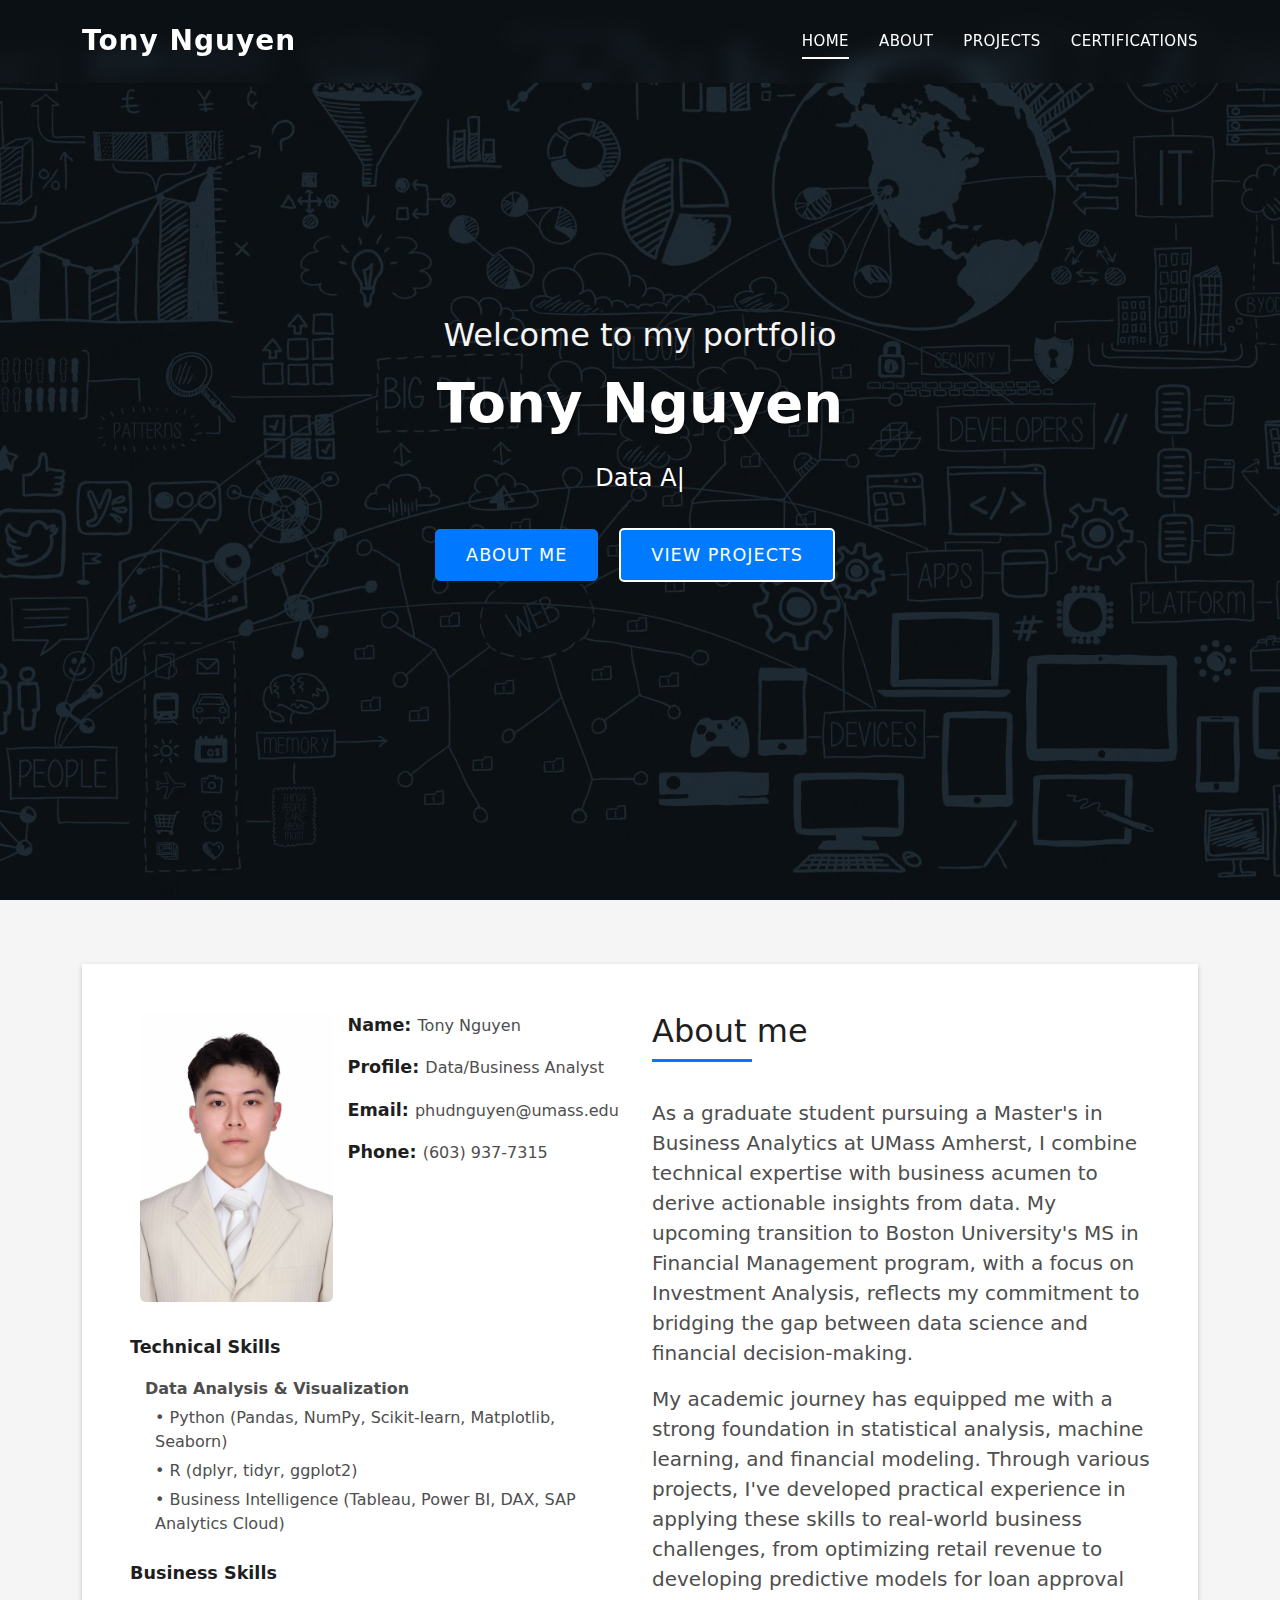
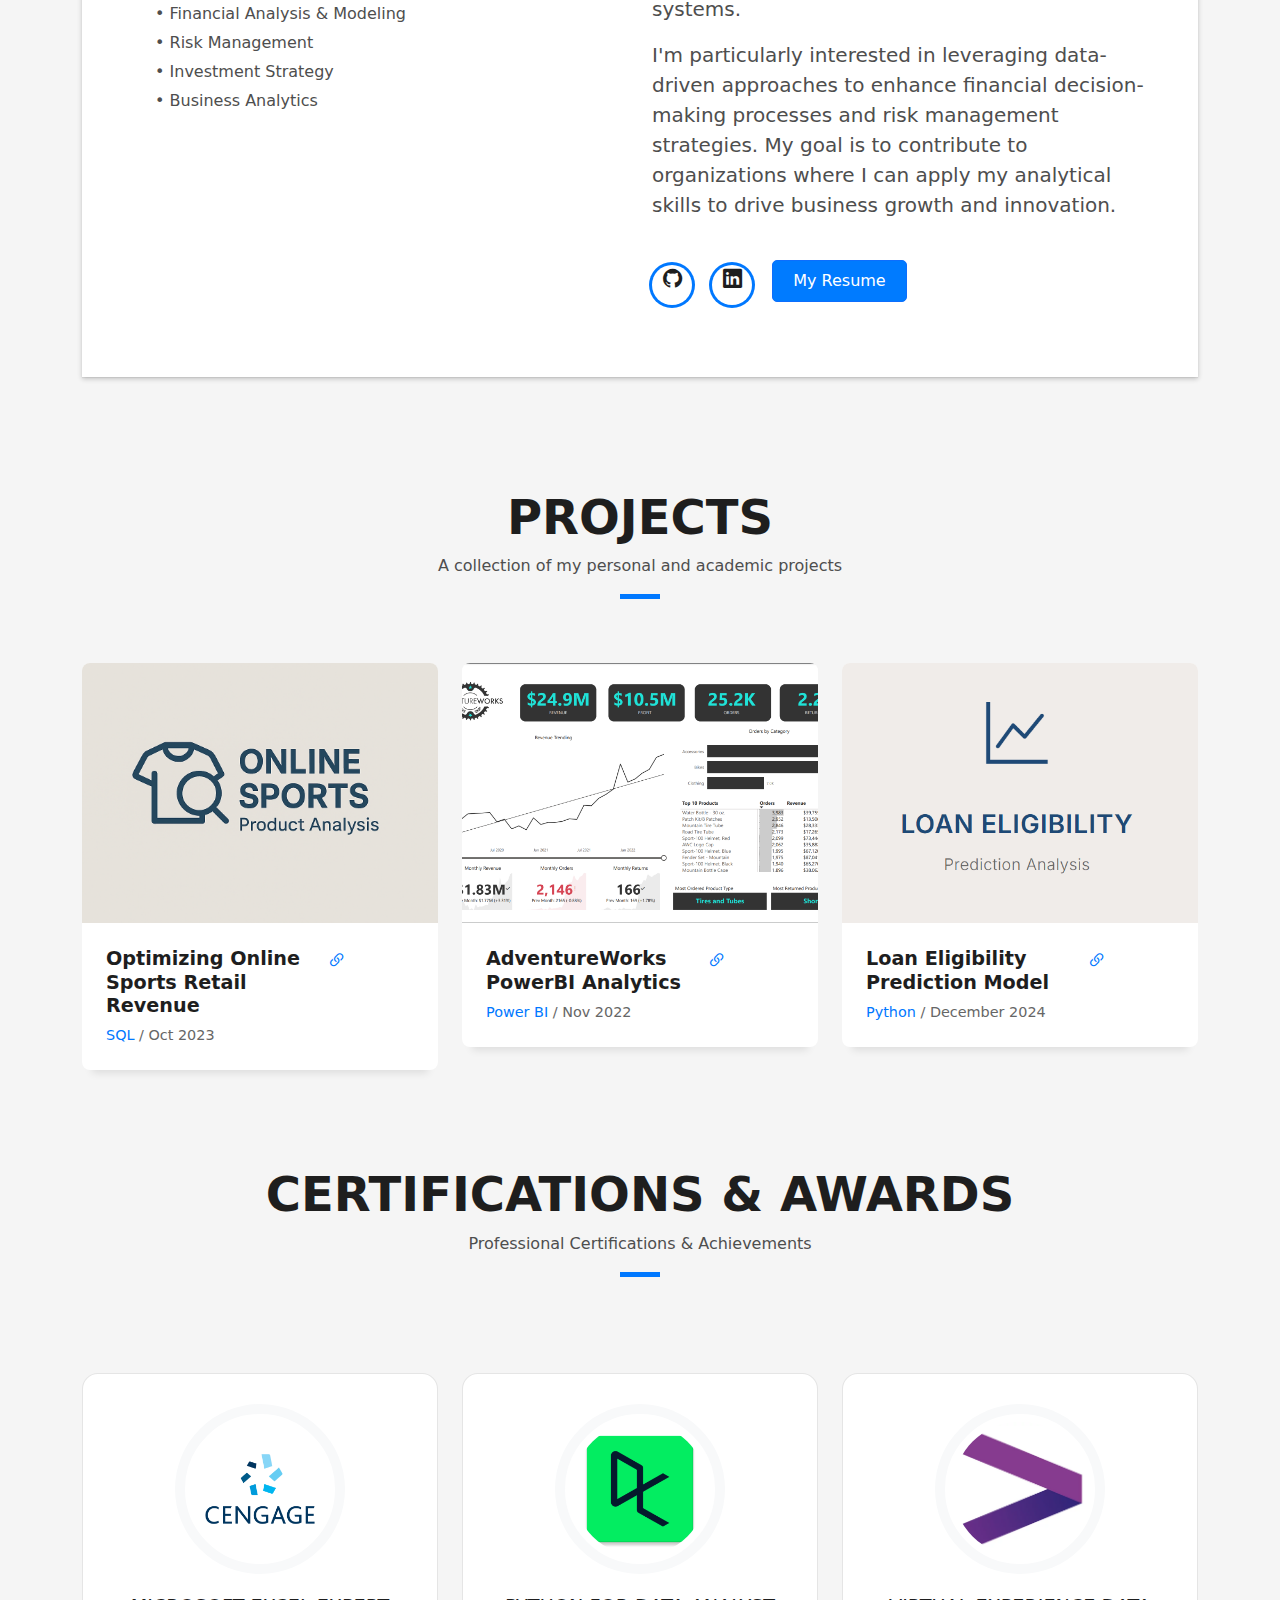
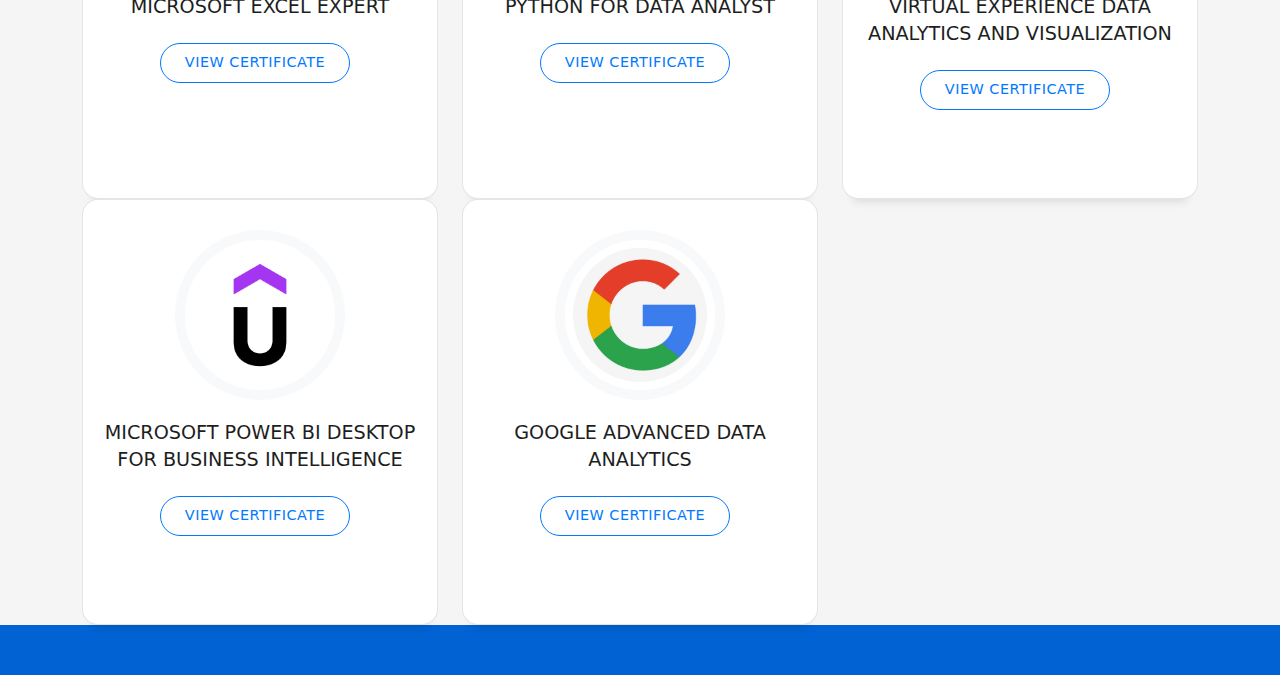
==== commit a3de57a2: "commit" ====
--- a/index.html
+++ b/index.html
@@ -105,30 +105,37 @@
                     </div>
                   </div>
                   <div class="skill-mf">
-                    <p class="title-s">Programming Skill</p>
-                    <p>Python (Matplotlib, Pandas, Seaborn, NumPy)</p>
-                    <p>SQL (MySQL, PostgreSQL, SQLite)</p>
-                    <p>R (dplyr, tidyr, ggplot2)</p>
-                    <p>HTML, CSS, JavaScript</p>
+                    <p class="title-s">Technical Skills</p>
+                    <div class="skill-category">
+                      <p class="skill-header">Data Analysis & Visualization</p>
+                      <p>• Python (Pandas, NumPy, Scikit-learn, Matplotlib, Seaborn)</p>
+                      <p>• R (dplyr, tidyr, ggplot2)</p>
+                      <p>• Business Intelligence (Tableau, Power BI, DAX, SAP Analytics Cloud)</p>
+                    </div>
                   </div>
                   <div class="skill-mf">
-                    <p class="title-s">Tools</p>
-                    <p> GitHub, MS Office</p>
-                    <p> Tableau, Power BI (Power Query, DAX), SAP Analytics Cloud</p>
+                    <p class="title-s">Business Skills</p>
+                    <div class="skill-category">
+                      <p>• Financial Analysis & Modeling</p>
+                      <p>• Risk Management</p>
+                      <p>• Investment Strategy</p>
+                      <p>• Business Analytics</p>
+                    </div>
                   </div>
                 </div>
                 <div class="col-md-6">
                   <div class="about-me pt-4 pt-md-0">
                     <div class="title-box-2">
-                      <h5 class="title-left">
-                        About me
-                      </h5>
+                      <h5 class="title-left">About me</h5>
                     </div>
                     <p class="lead">
-                      As a graduate student currently pursuing a master's degree in business analytics, I'm passionate about the intersection of finance, data, and business. With my recent acceptance to Boston University for a Master of Science in Financial Management, with a concentration in Investment Analysis, I am excited to further develop my skills in financial analysis, risk management, and investment strategies.
+                      As a graduate student pursuing a Master's in Business Analytics at UMass Amherst, I combine technical expertise with business acumen to derive actionable insights from data. My upcoming transition to Boston University's MS in Financial Management program, with a focus on Investment Analysis, reflects my commitment to bridging the gap between data science and financial decision-making.
                     </p>
                     <p class="lead">
-                      I aim to pursue a career in either Data Analysis or Financial Analysis, leveraging my skills in programming languages like Python and SQL, along with my expertise in data analysis, portfolio management, and financial modeling.
+                      My academic journey has equipped me with a strong foundation in statistical analysis, machine learning, and financial modeling. Through various projects, I've developed practical experience in applying these skills to real-world business challenges, from optimizing retail revenue to developing predictive models for loan approval systems.
+                    </p>
+                    <p class="lead">
+                      I'm particularly interested in leveraging data-driven approaches to enhance financial decision-making processes and risk management strategies. My goal is to contribute to organizations where I can apply my analytical skills to drive business growth and innovation.
                     </p>
                   </div>
                   <div class="socials">
@@ -170,16 +177,9 @@
           <!-- Project 1 -->
           <div class="col-md-4">
             <div class="work-box">
-              <a href="assets/img/work-1.jpg" data-gallery="portfolioGallery" class="portfolio-lightbox">
-                <div class="work-img">
-                  <img src="assets/img/work-1.png" alt="SQL Project" class="img-fluid">
-                  <div class="work-overlay">
-                    <div class="work-overlay-content">
-                      <i class="bi bi-plus-circle"></i>
-                    </div>
-                  </div>
-                </div>
-              </a>
+              <div class="work-img">
+                <img src="assets/img/work-1.png" alt="SQL Project" class="img-fluid">
+              </div>
               <div class="work-content">
                 <div class="row">
                   <div class="col-sm-8">
@@ -243,7 +243,7 @@
               <div class="work-content">
                 <div class="row">
                   <div class="col-sm-8">
-                    <h2 class="w-title">Loan Eligibility Prediction</h2>
+                    <h2 class="w-title">Loan Eligibility Prediction Model</h2>
                     <div class="w-more">
                       <span class="w-ctegory">Python</span> / <span class="w-date">December 2024</span>
                     </div>
@@ -268,7 +268,7 @@
         <div class="row">
           <div class="col-sm-12">
             <div class="title-box text-center">
-              <h3 class="title-a">s
+              <h3 class="title-a">
                 Certifications & Awards
               </h3>
               <p class="subtitle-a">
@@ -331,6 +331,20 @@
                 <h2 class="s-title">Microsoft Power BI Desktop for Business Intelligence</h2>
                 <div class="cert-badge">
                   <a href="https://www.udemy.com/certificate/UC-7674714f-9a4a-4874-aff0-89ed9a353a37/" target="_blank" class="btn btn-outline-primary btn-sm">View Certificate</a>
+                </div>
+              </div>
+            </div>
+          </div>
+          <!-- 5 -->
+          <div class="col-md-4">
+            <div class="service-box">
+              <div class="service-ico">
+                <img src="assets/img/google.png" alt="Certification 5" style="object-fit:cover; width:150px; height:150px;">
+              </div>
+              <div class="service-content">
+                <h2 class="s-title">Google Advanced Data Analytics</h2>
+                <div class="cert-badge">
+                  <a href="#" target="_blank" class="btn btn-outline-primary btn-sm">View Certificate</a>
                 </div>
               </div>
             </div>
--- a/assets/css/style.css
+++ b/assets/css/style.css
@@ -811,8 +811,8 @@
 }
 
 .about-mf .box-shadow-full {
-    padding-top: 4rem;
-    padding-bottom: 4rem
+    padding-top: 3rem;
+    padding-bottom: 3rem
 }
 
 .about-mf .about-img {
@@ -828,6 +828,10 @@
         margin-top: 3rem;
         padding-left: 0
     }
+}
+
+.skill-mf {
+    margin-bottom: 1.5rem
 }
 
 .skill-mf span {
@@ -1014,39 +1018,6 @@
     transition: all 0.5s ease;
 }
 
-.work-overlay {
-    position: absolute;
-    top: 0;
-    left: 0;
-    right: 0;
-    bottom: 0;
-    background-color: rgba(0, 120, 255, 0.9);
-    display: flex;
-    align-items: center;
-    justify-content: center;
-    opacity: 0;
-    transition: all 0.3s ease;
-}
-
-.work-box:hover .work-overlay {
-    opacity: 1;
-}
-
-.work-box:hover .work-img img {
-    transform: scale(1.1);
-}
-
-.work-overlay-content {
-    color: #fff;
-    font-size: 2rem;
-    transform: translateY(20px);
-    transition: all 0.3s ease;
-}
-
-.work-box:hover .work-overlay-content {
-    transform: translateY(0);
-}
-
 .work-content {
     padding: 1.5rem;
 }
@@ -1094,7 +1065,8 @@
 }
 
 .portfolio-details {
-    padding-top: 40px
+    padding-top: 40px;
+    margin-bottom: 80px;
 }
 
 .portfolio-details .portfolio-details-slider img {
@@ -1222,4 +1194,174 @@
 
 footer .credits a {
     color: #fff
+}
+
+.project-poster {
+    background: linear-gradient(135deg, #ffffff 0%, #f8f9fa 100%);
+    border-radius: 16px;
+    padding: 40px 30px;
+    text-align: center;
+    position: relative;
+    overflow: hidden;
+    height: 100%;
+    min-height: 400px;
+    display: flex;
+    flex-direction: column;
+    align-items: center;
+    justify-content: space-between;
+    box-shadow: 0 10px 30px rgba(0, 0, 0, 0.1);
+    border: 1px solid rgba(0, 120, 255, 0.1);
+}
+
+.project-poster::before {
+    content: '';
+    position: absolute;
+    top: 0;
+    left: 0;
+    right: 0;
+    height: 200px;
+    background: linear-gradient(135deg, #0078ff 0%, #00bfff 100%);
+    opacity: 0.1;
+    border-radius: 16px 16px 100% 100%;
+}
+
+.poster-header {
+    width: 100%;
+    margin-bottom: 30px;
+    position: relative;
+}
+
+.poster-title {
+    font-size: 28px;
+    color: #0056b3;
+    margin-bottom: 15px;
+    font-weight: bold;
+    text-transform: uppercase;
+    letter-spacing: 1px;
+    position: relative;
+    display: inline-block;
+}
+
+.poster-title::after {
+    content: '';
+    position: absolute;
+    bottom: -8px;
+    left: 50%;
+    transform: translateX(-50%);
+    width: 60px;
+    height: 3px;
+    background: linear-gradient(to right, #0078ff, #00bfff);
+    border-radius: 2px;
+}
+
+.poster-flow {
+    display: flex;
+    flex-direction: column;
+    gap: 25px;
+    width: 100%;
+    max-width: 800px;
+    margin: 0 auto;
+    position: relative;
+    z-index: 1;
+}
+
+.flow-step {
+    background: white;
+    padding: 20px;
+    border-radius: 12px;
+    box-shadow: 0 8px 20px rgba(0, 0, 0, 0.05);
+    display: flex;
+    align-items: center;
+    gap: 20px;
+    transition: transform 0.3s ease, box-shadow 0.3s ease;
+    border: 1px solid rgba(0, 120, 255, 0.1);
+}
+
+.flow-step:hover {
+    transform: translateY(-5px);
+    box-shadow: 0 12px 25px rgba(0, 0, 0, 0.1);
+}
+
+.step-number {
+    background: linear-gradient(135deg, #0078ff 0%, #00bfff 100%);
+    color: white;
+    width: 40px;
+    height: 40px;
+    border-radius: 50%;
+    display: flex;
+    align-items: center;
+    justify-content: center;
+    font-weight: bold;
+    font-size: 18px;
+    box-shadow: 0 4px 10px rgba(0, 120, 255, 0.3);
+}
+
+.step-content {
+    flex: 1;
+    text-align: left;
+}
+
+.step-title {
+    font-weight: 600;
+    color: #1e1e1e;
+    margin-bottom: 8px;
+    font-size: 18px;
+}
+
+.step-description {
+    color: #666;
+    font-size: 0.95em;
+    line-height: 1.5;
+}
+
+.poster-footer {
+    margin-top: 30px;
+    width: 100%;
+    text-align: center;
+    position: relative;
+    padding-top: 20px;
+}
+
+.poster-footer p {
+    color: #0056b3;
+    font-weight: 500;
+    font-size: 1.1em;
+    background: rgba(0, 120, 255, 0.1);
+    display: inline-block;
+    padding: 10px 20px;
+    border-radius: 25px;
+    box-shadow: 0 4px 10px rgba(0, 0, 0, 0.05);
+}
+
+.skill-category {
+    margin-bottom: 15px;
+    padding-left: 15px;
+}
+
+.skill-header {
+    color: #0078ff;
+    font-weight: 600;
+    margin-bottom: 8px;
+}
+
+.skill-category p {
+    margin-bottom: 5px;
+    color: #4e4e4e;
+}
+
+.skill-category p:not(.skill-header) {
+    padding-left: 10px;
+}
+
+/* Add space between certification rows */
+.services-mf {
+    padding-top: 2rem;
+}
+
+.services-mf .row {
+    margin-bottom: 2rem;
+}
+
+.services-mf .row:last-child {
+    margin-bottom: 0;
 }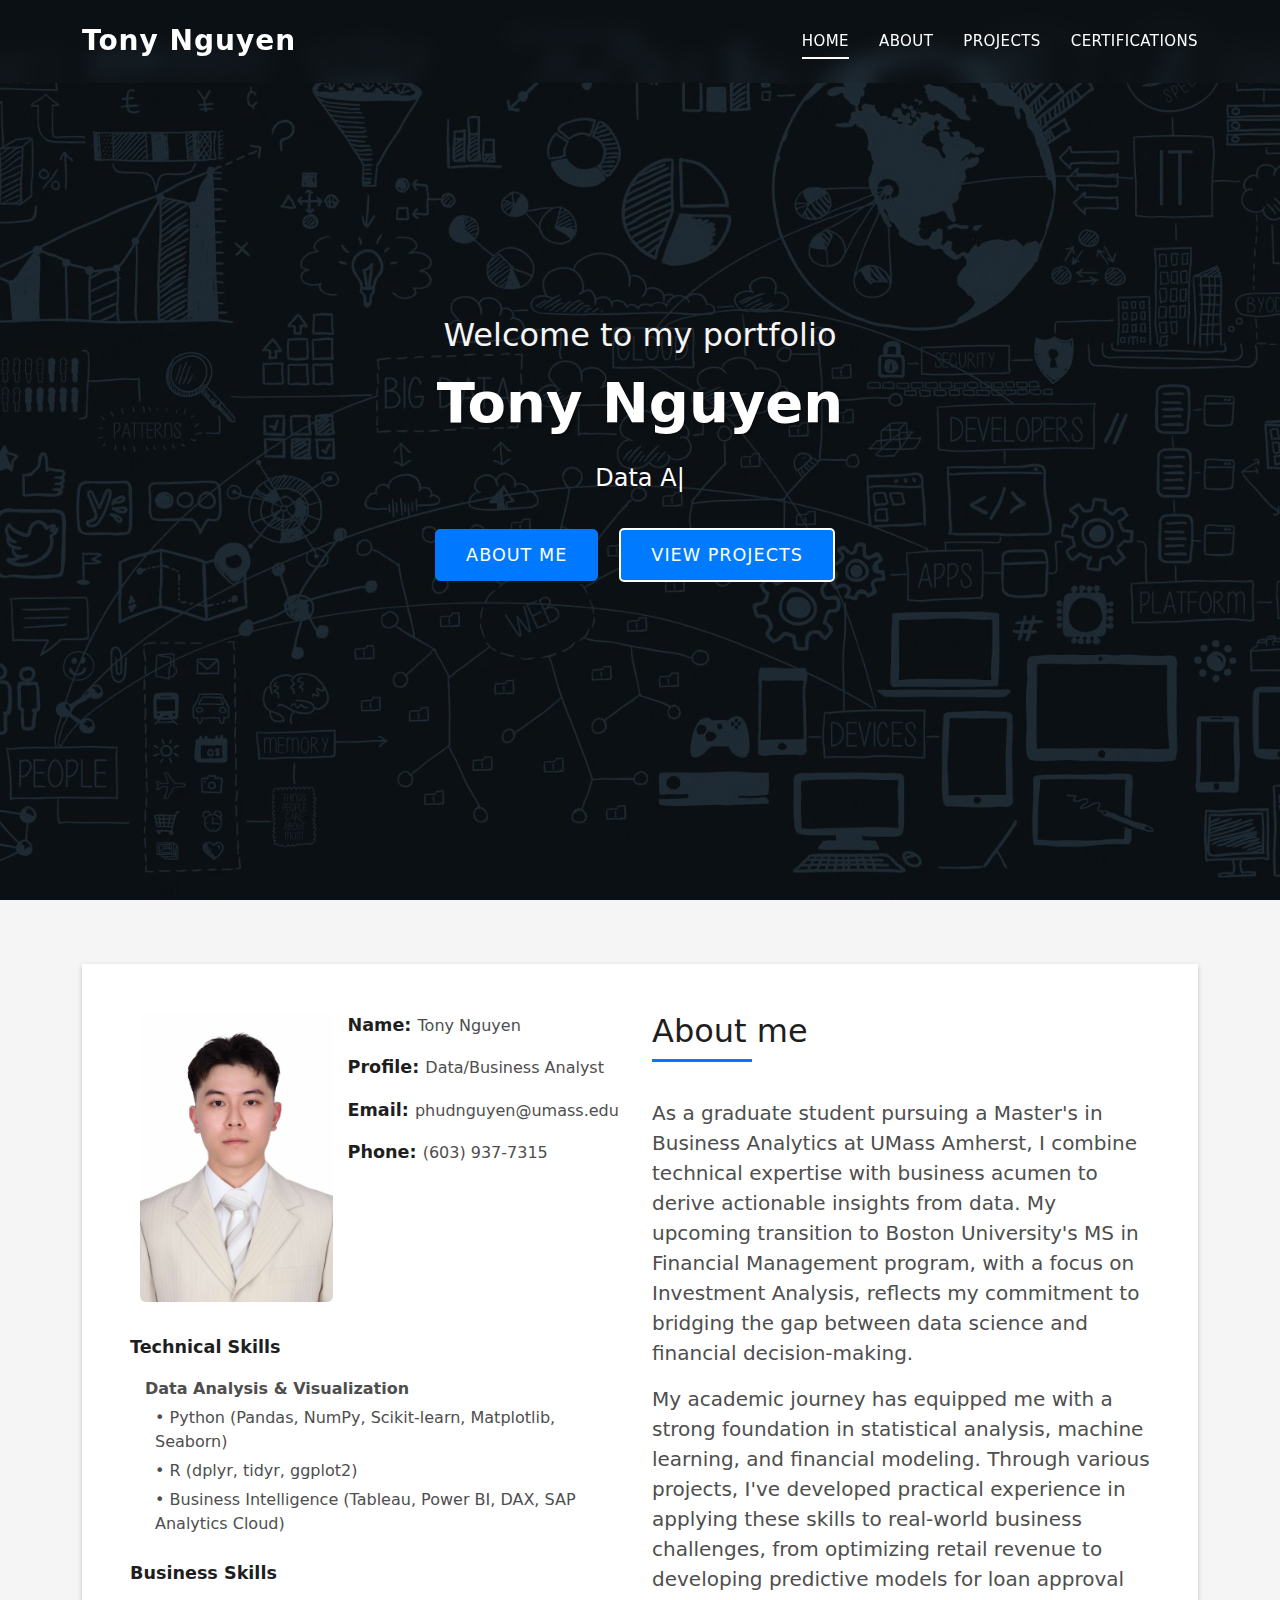
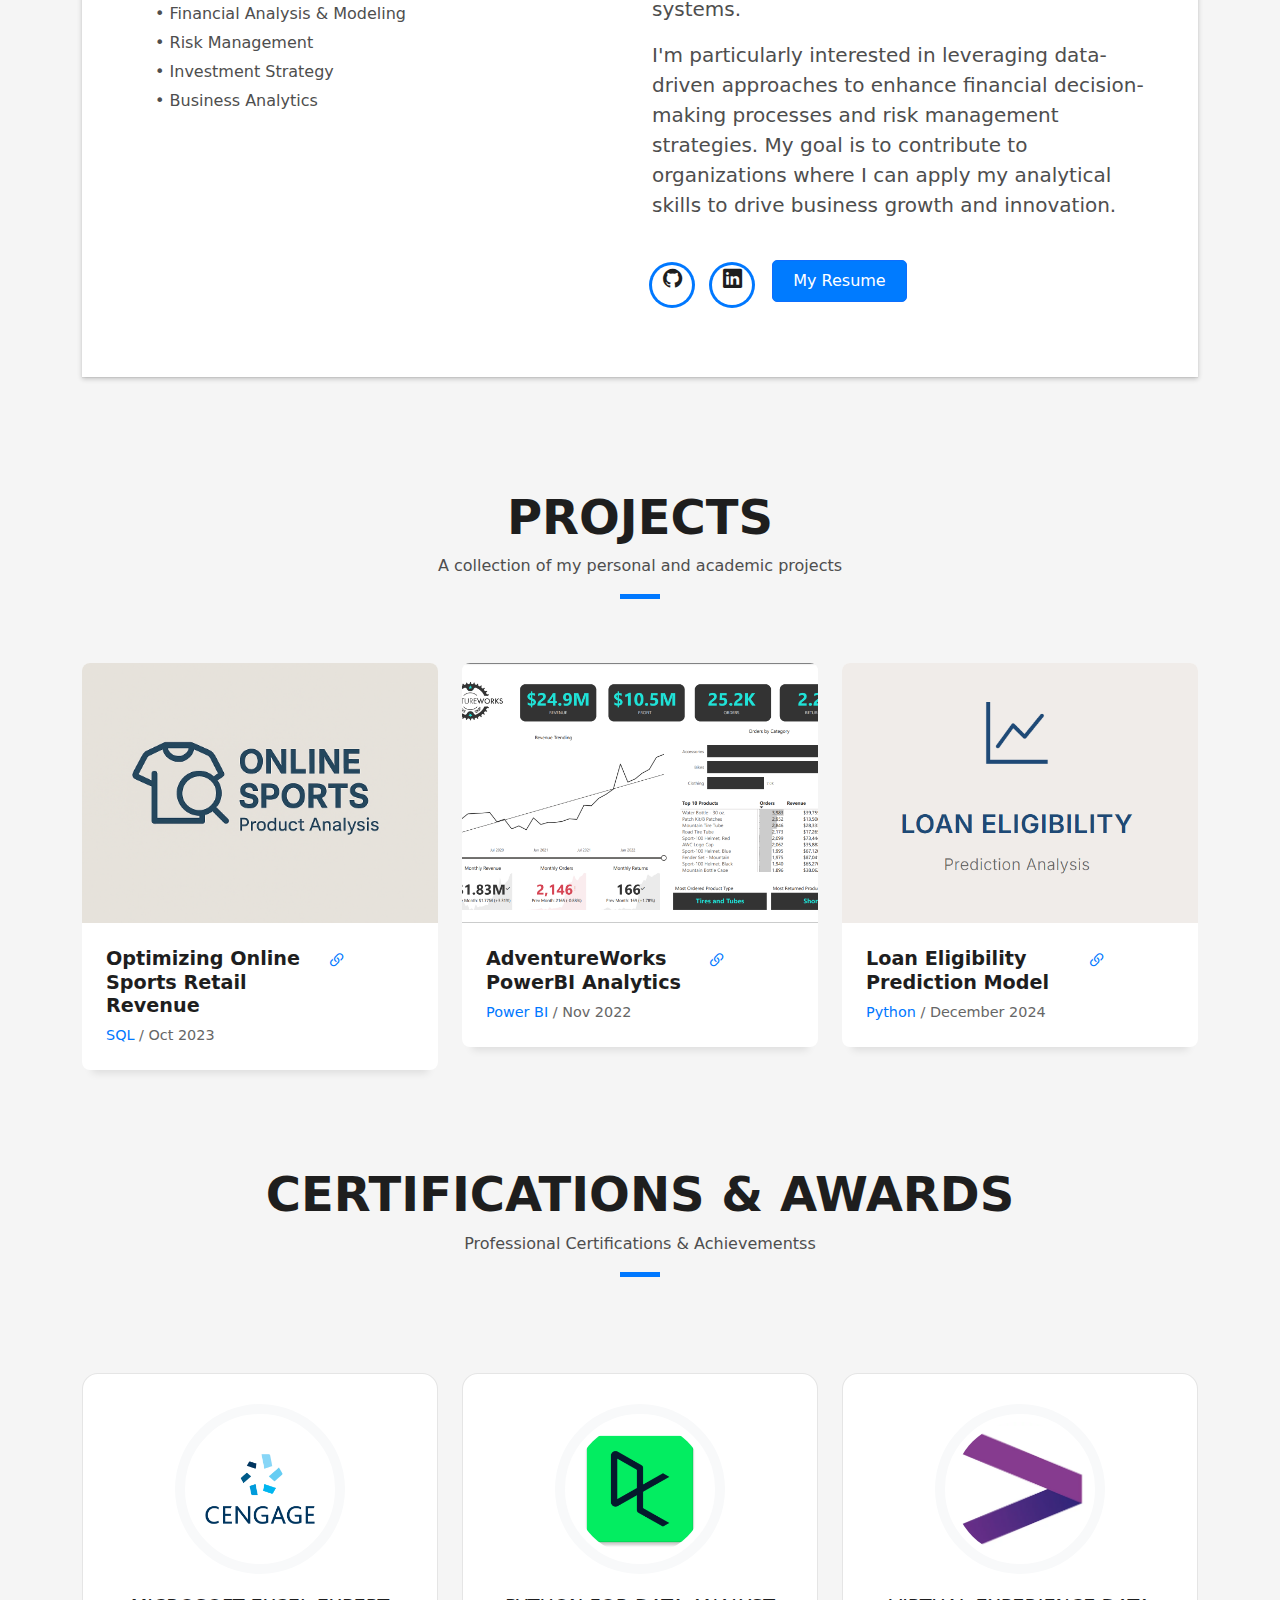
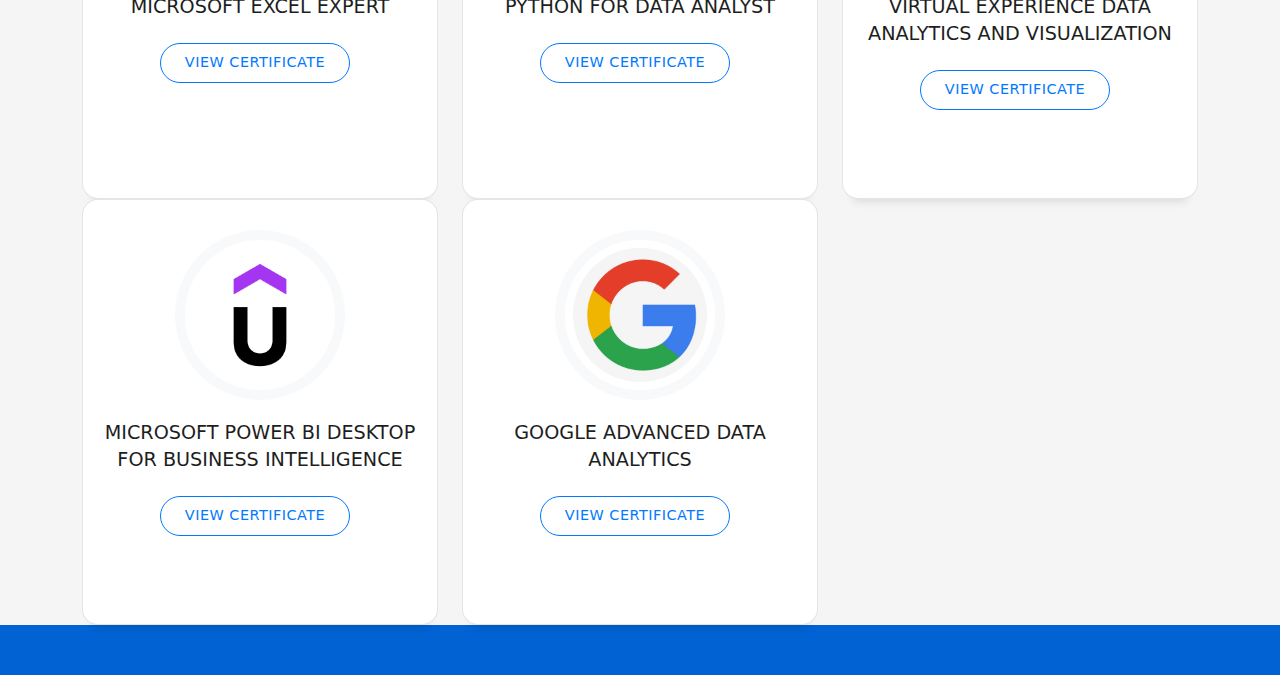
==== commit a21f9595: "commit" ====
--- a/index.html
+++ b/index.html
@@ -272,7 +272,7 @@
                 Certifications & Awards
               </h3>
               <p class="subtitle-a">
-                Professional Certifications & Achievements
+                Professional Certifications & Achievementss
               </p>
               <div class="line-mf"></div>
             </div>
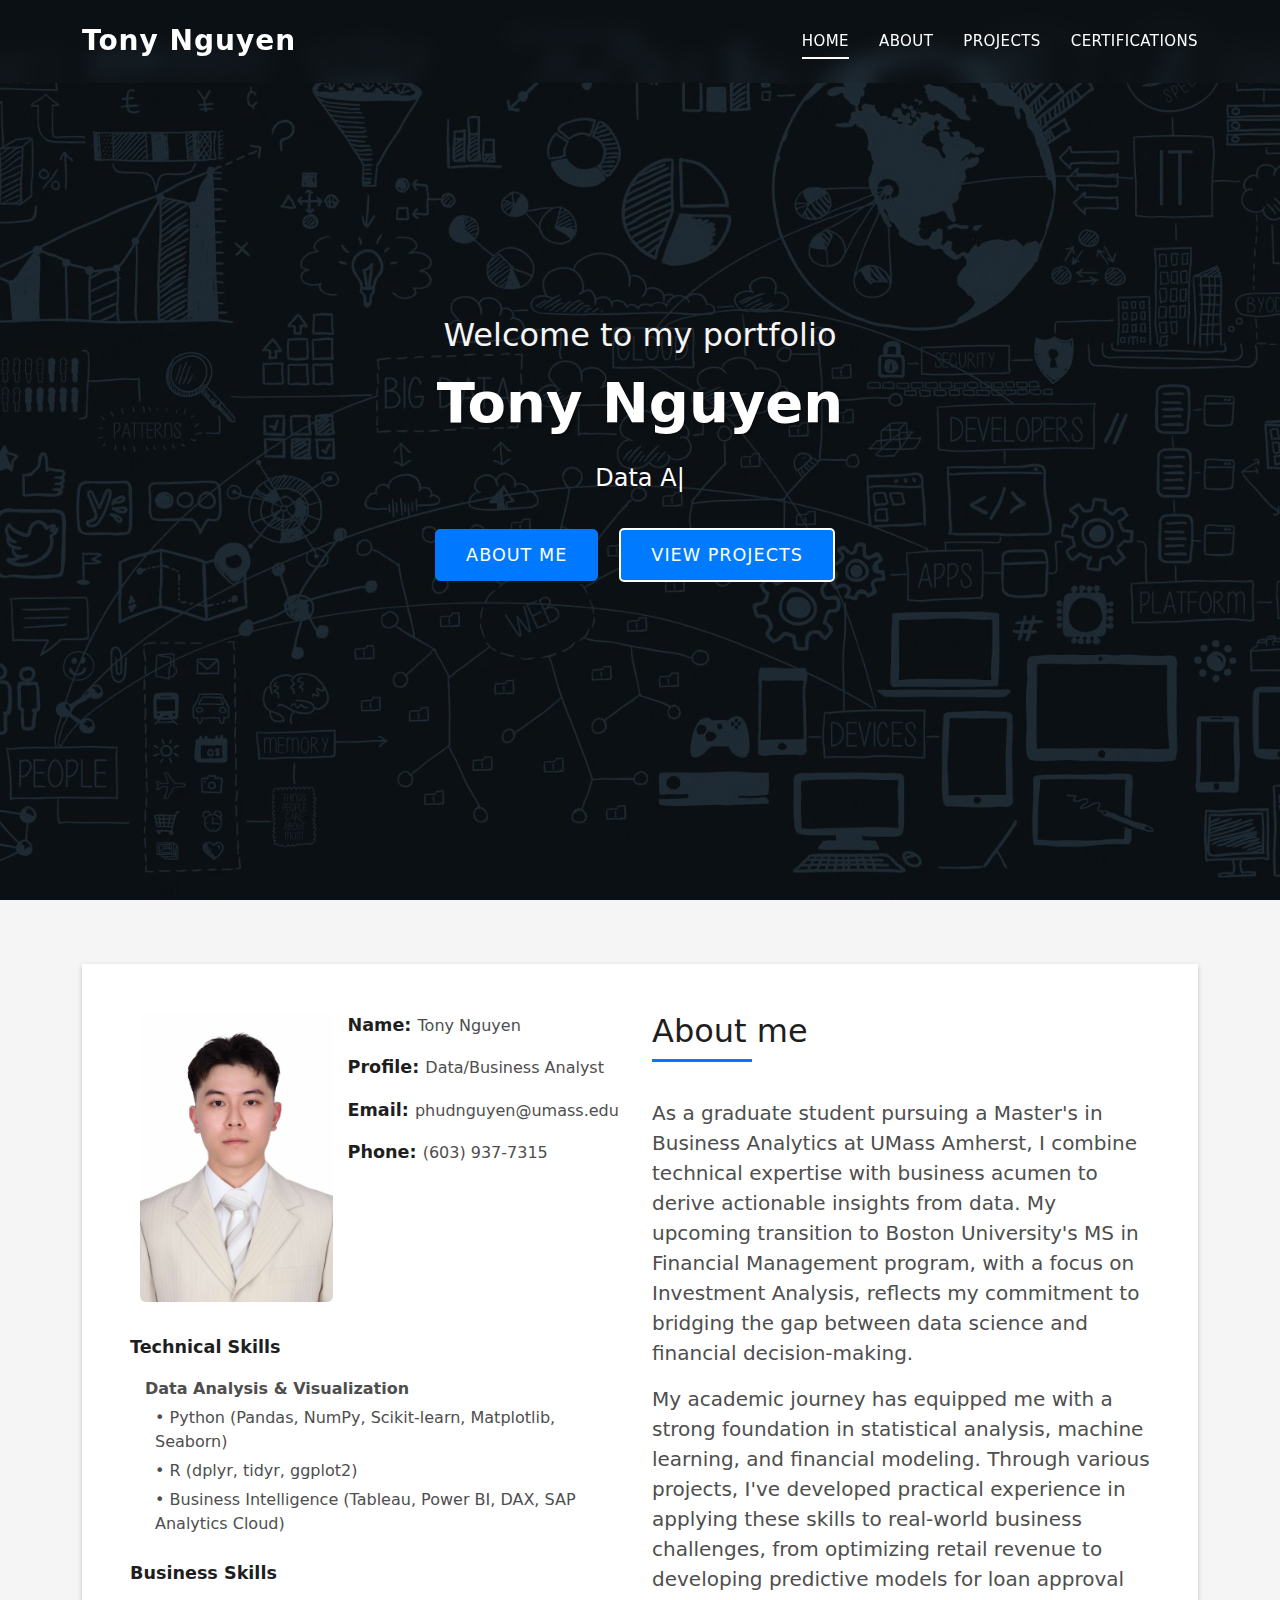
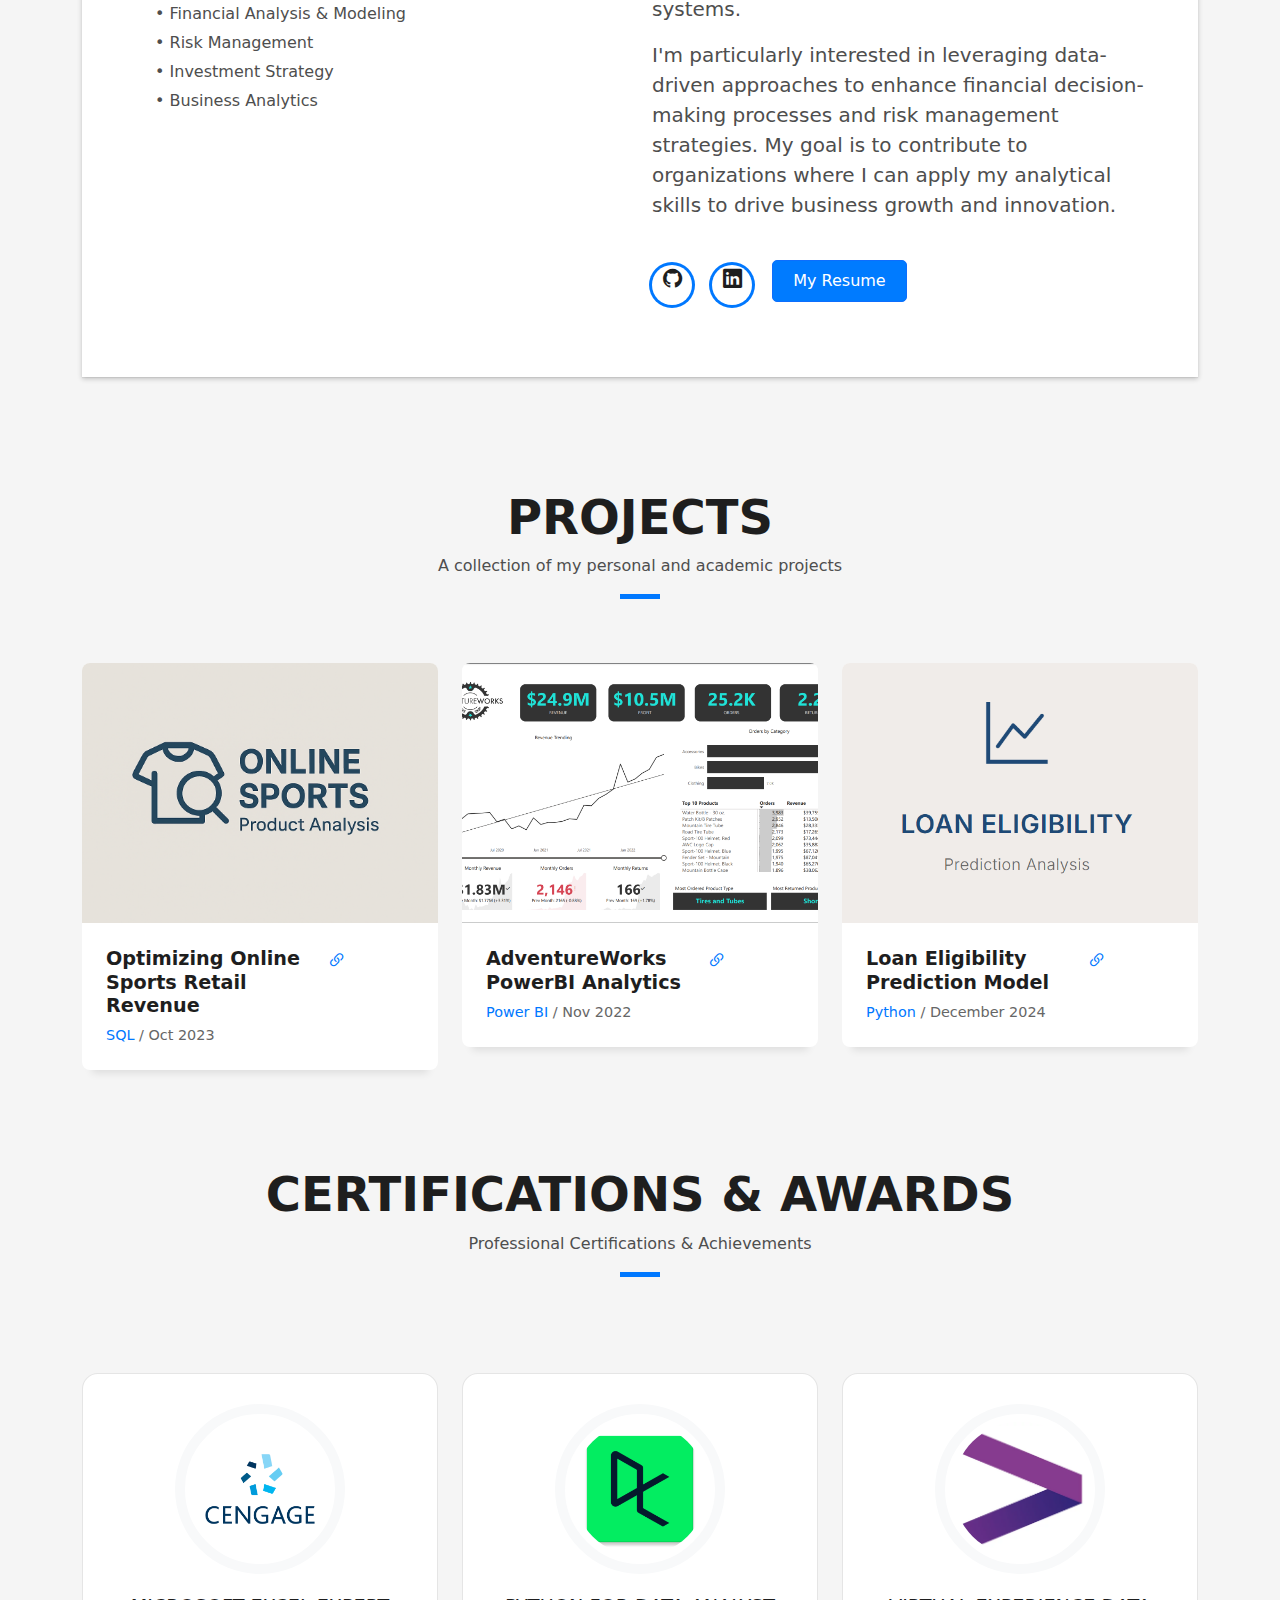
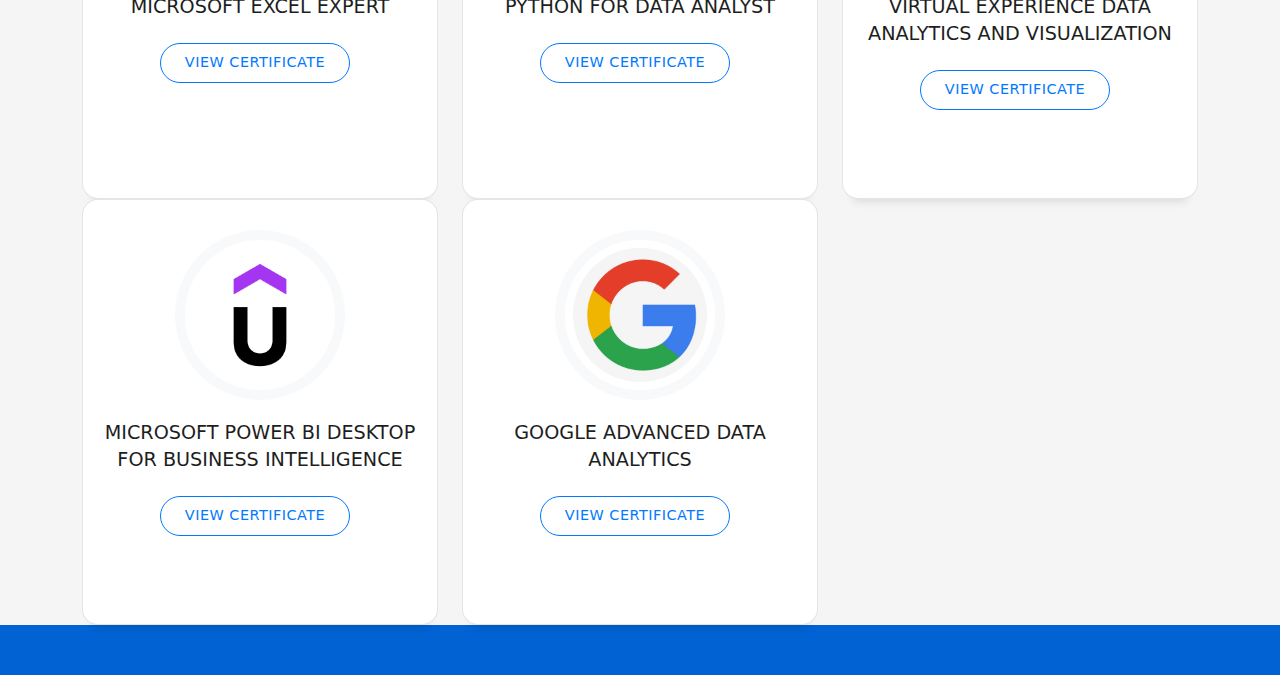
==== commit 9518055f: "push" ====
--- a/index.html
+++ b/index.html
@@ -272,7 +272,7 @@
                 Certifications & Awards
               </h3>
               <p class="subtitle-a">
-                Professional Certifications & Achievementss
+                Professional Certifications & Achievements
               </p>
               <div class="line-mf"></div>
             </div>
